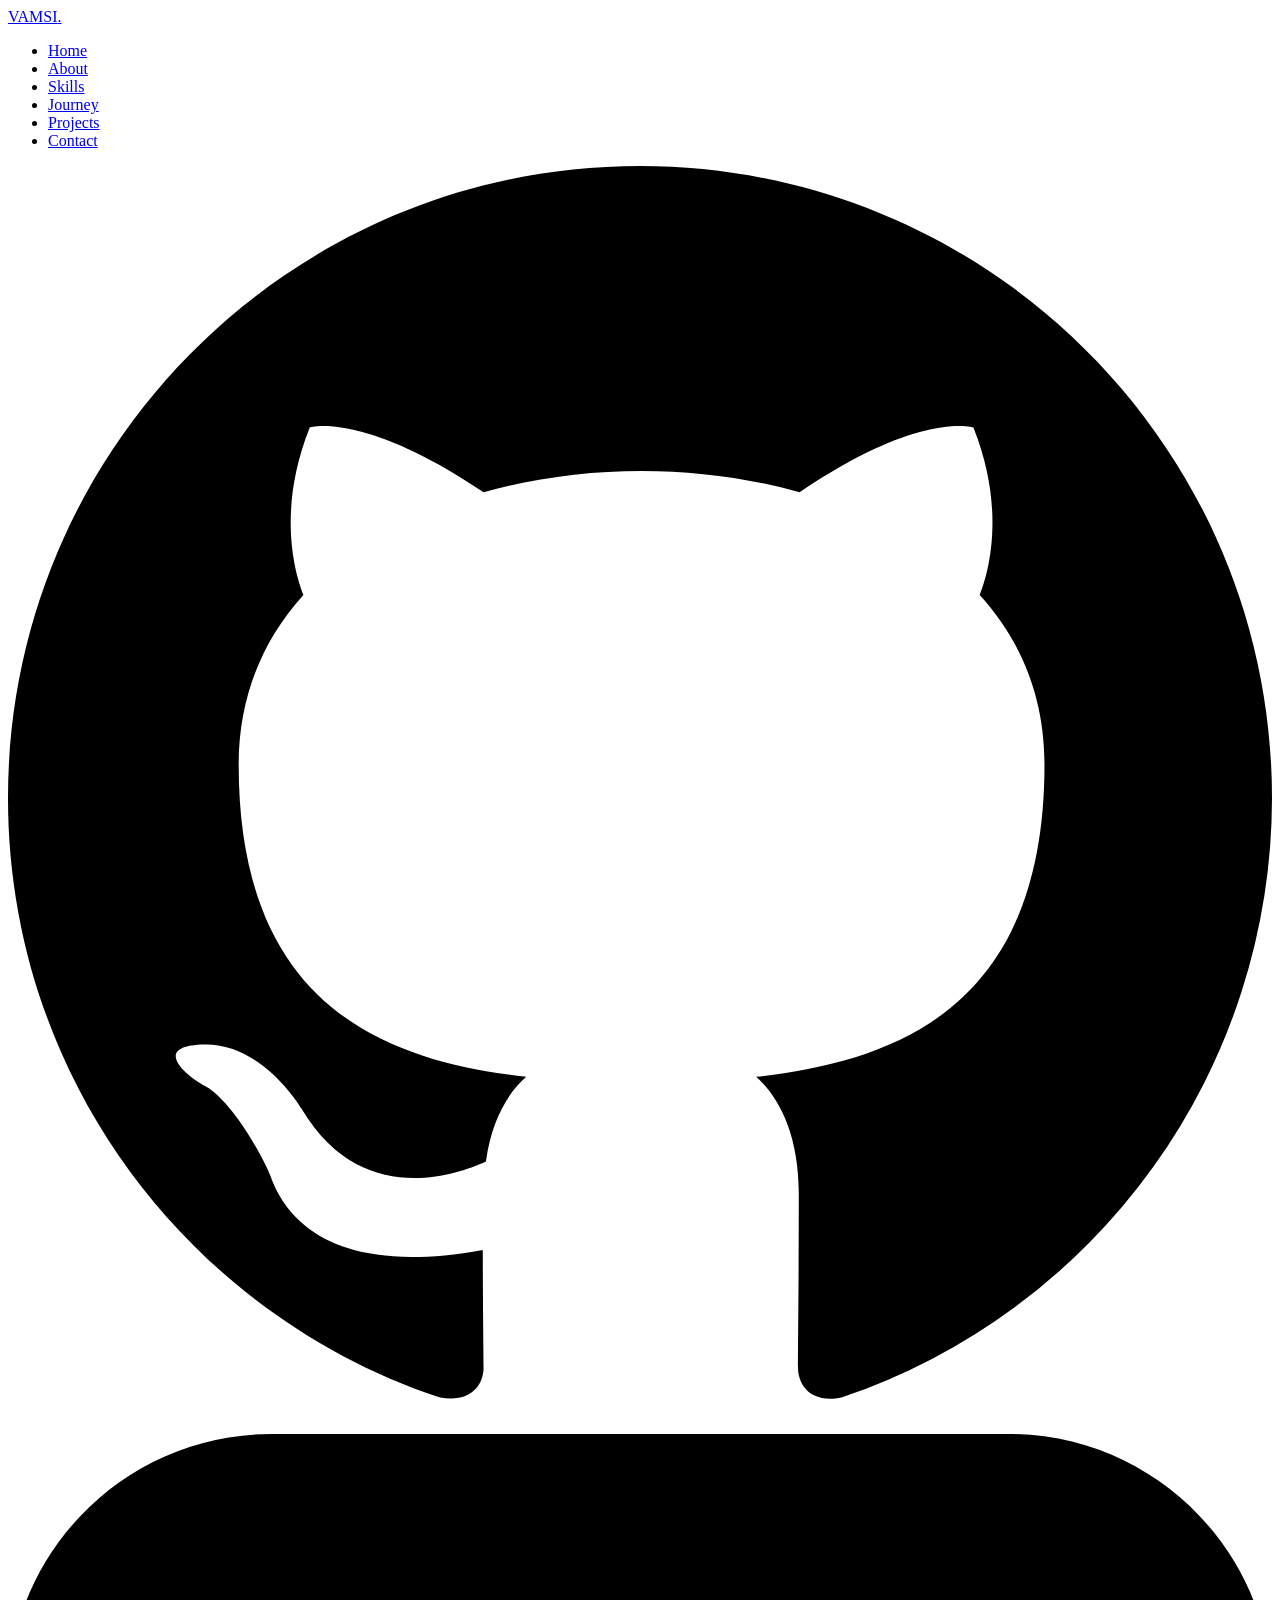
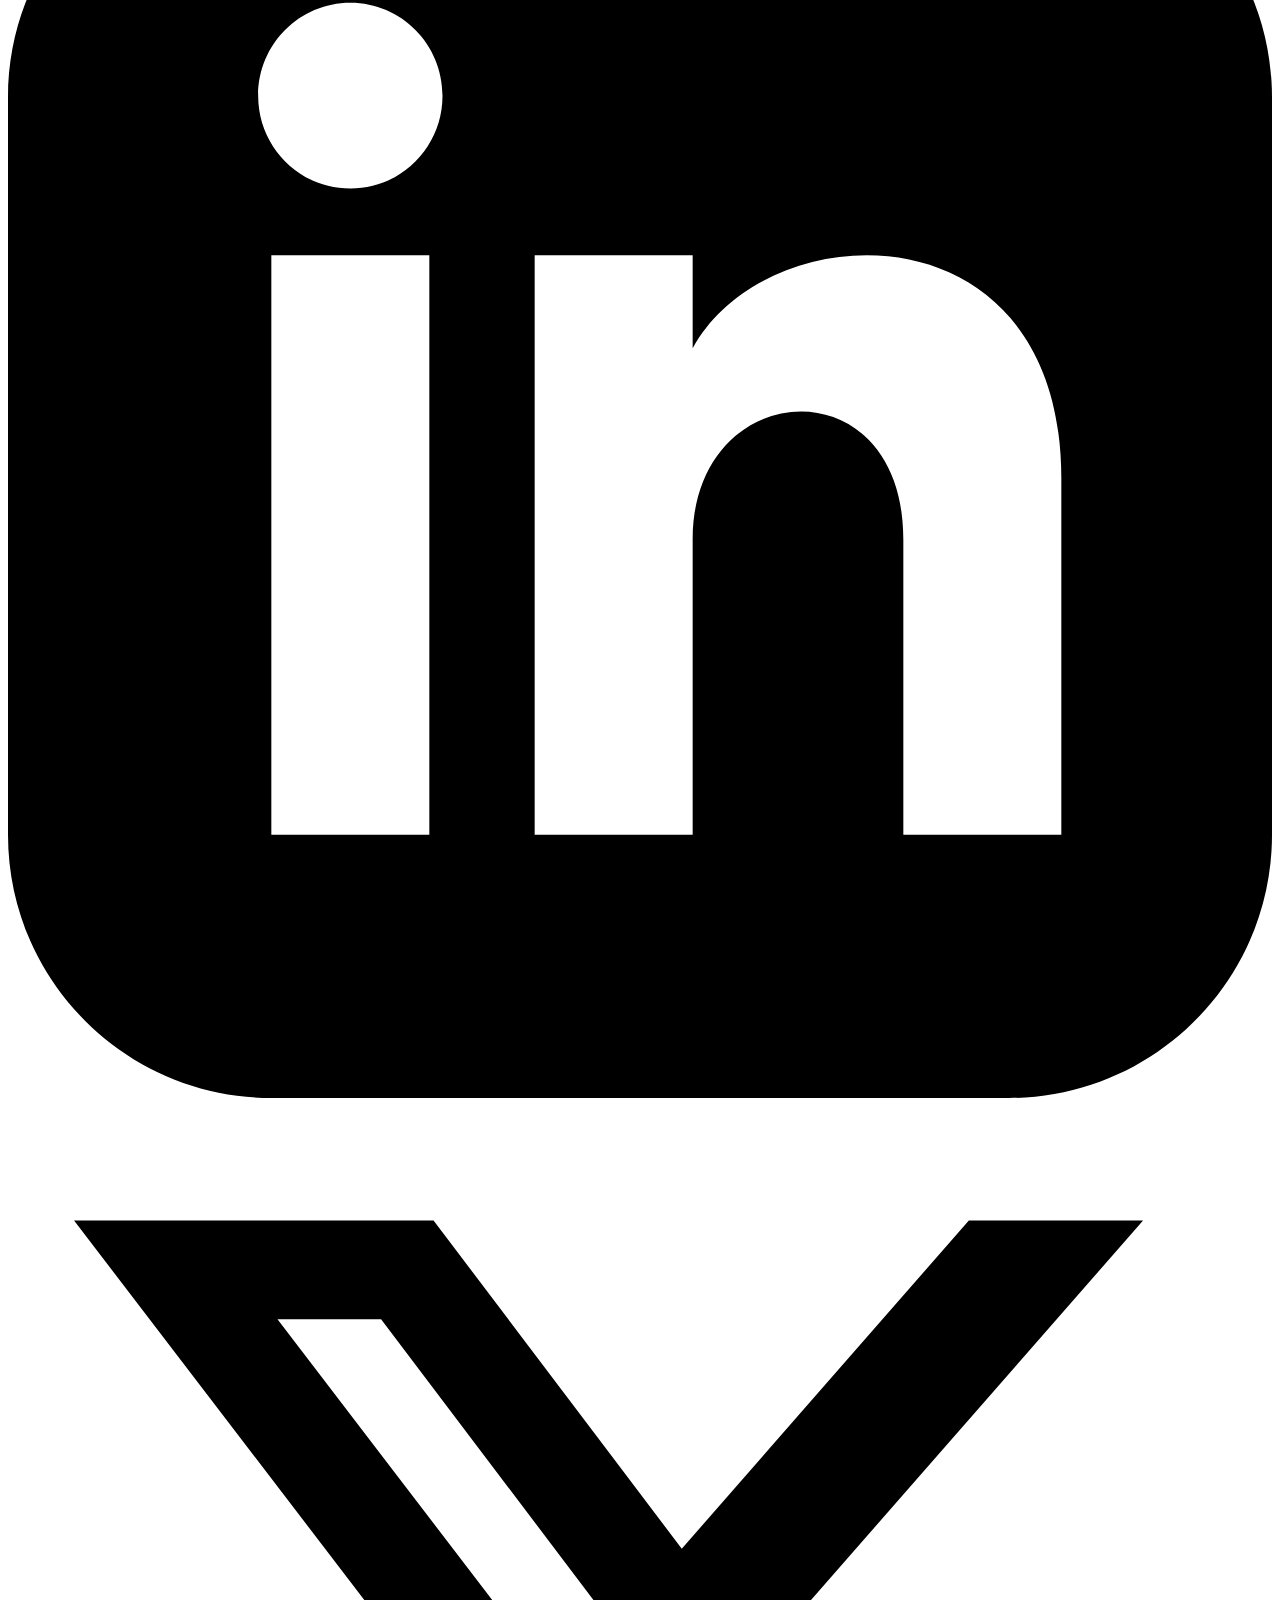
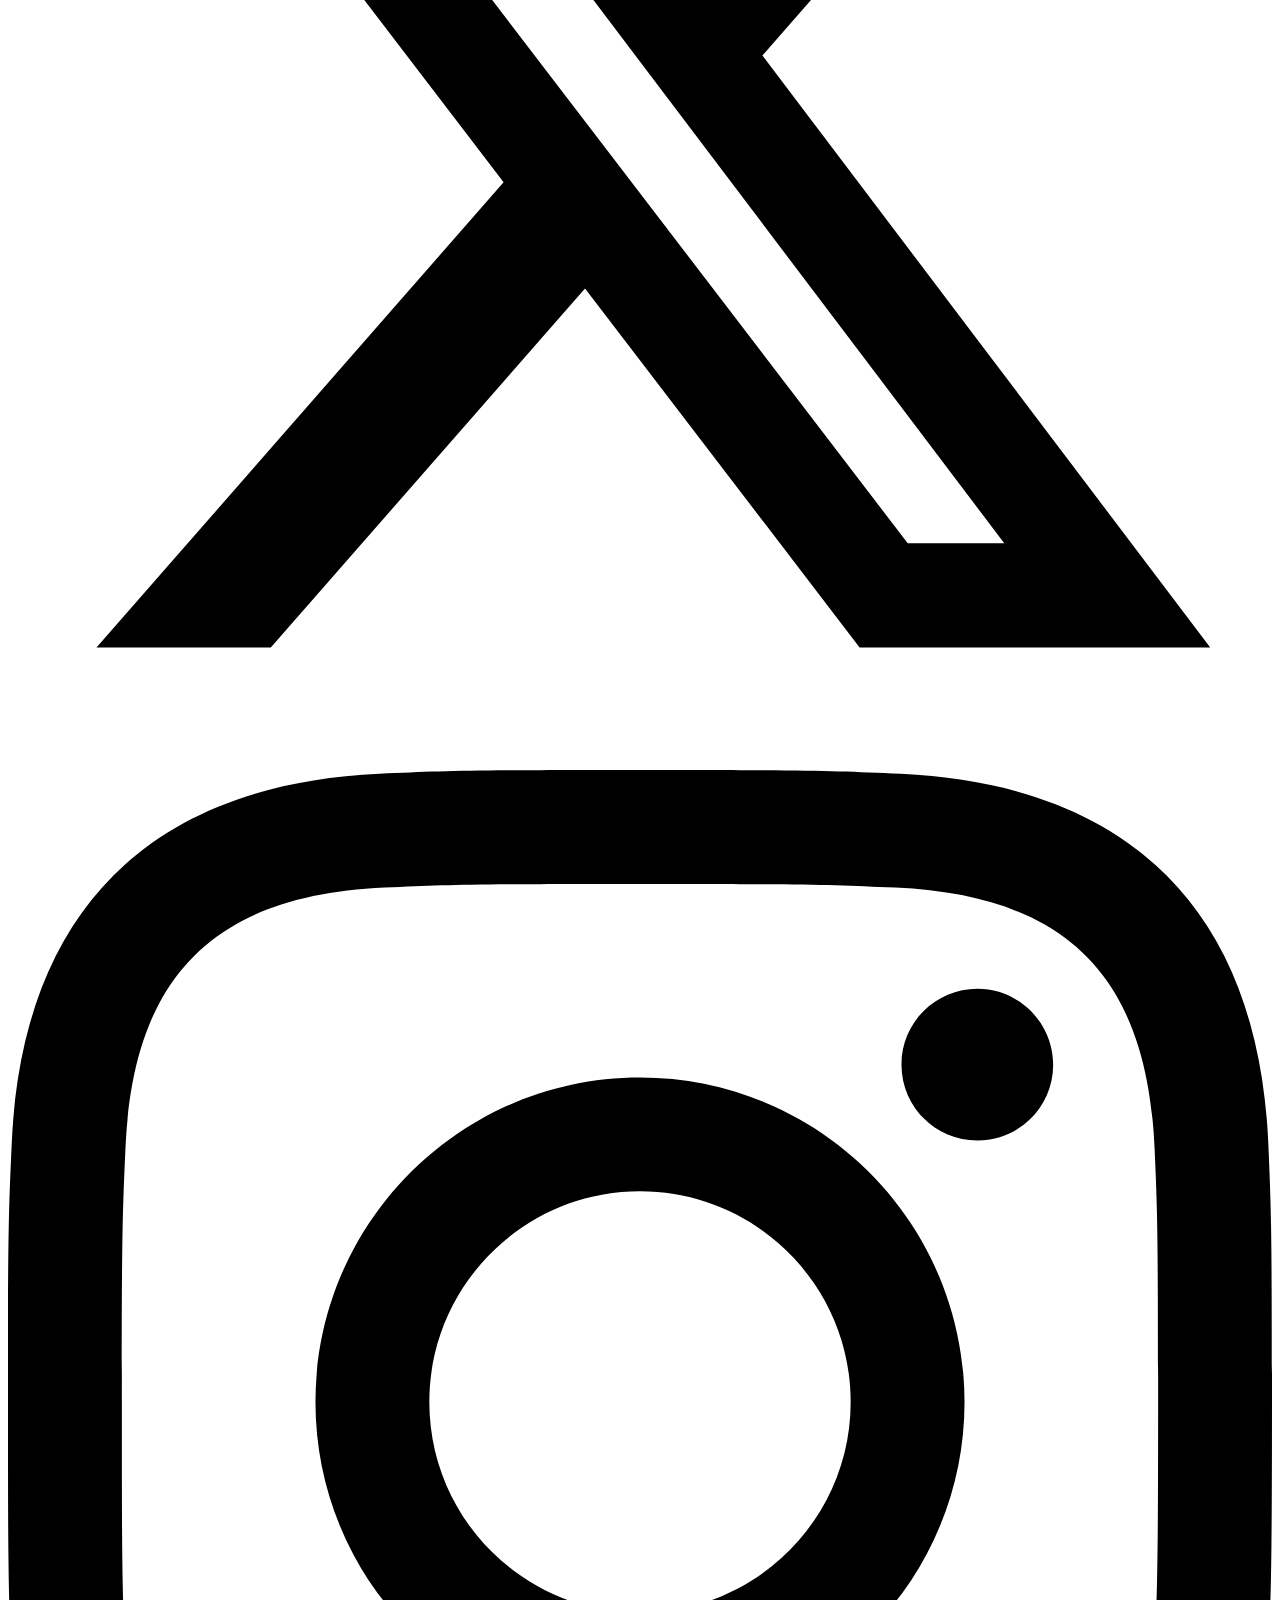
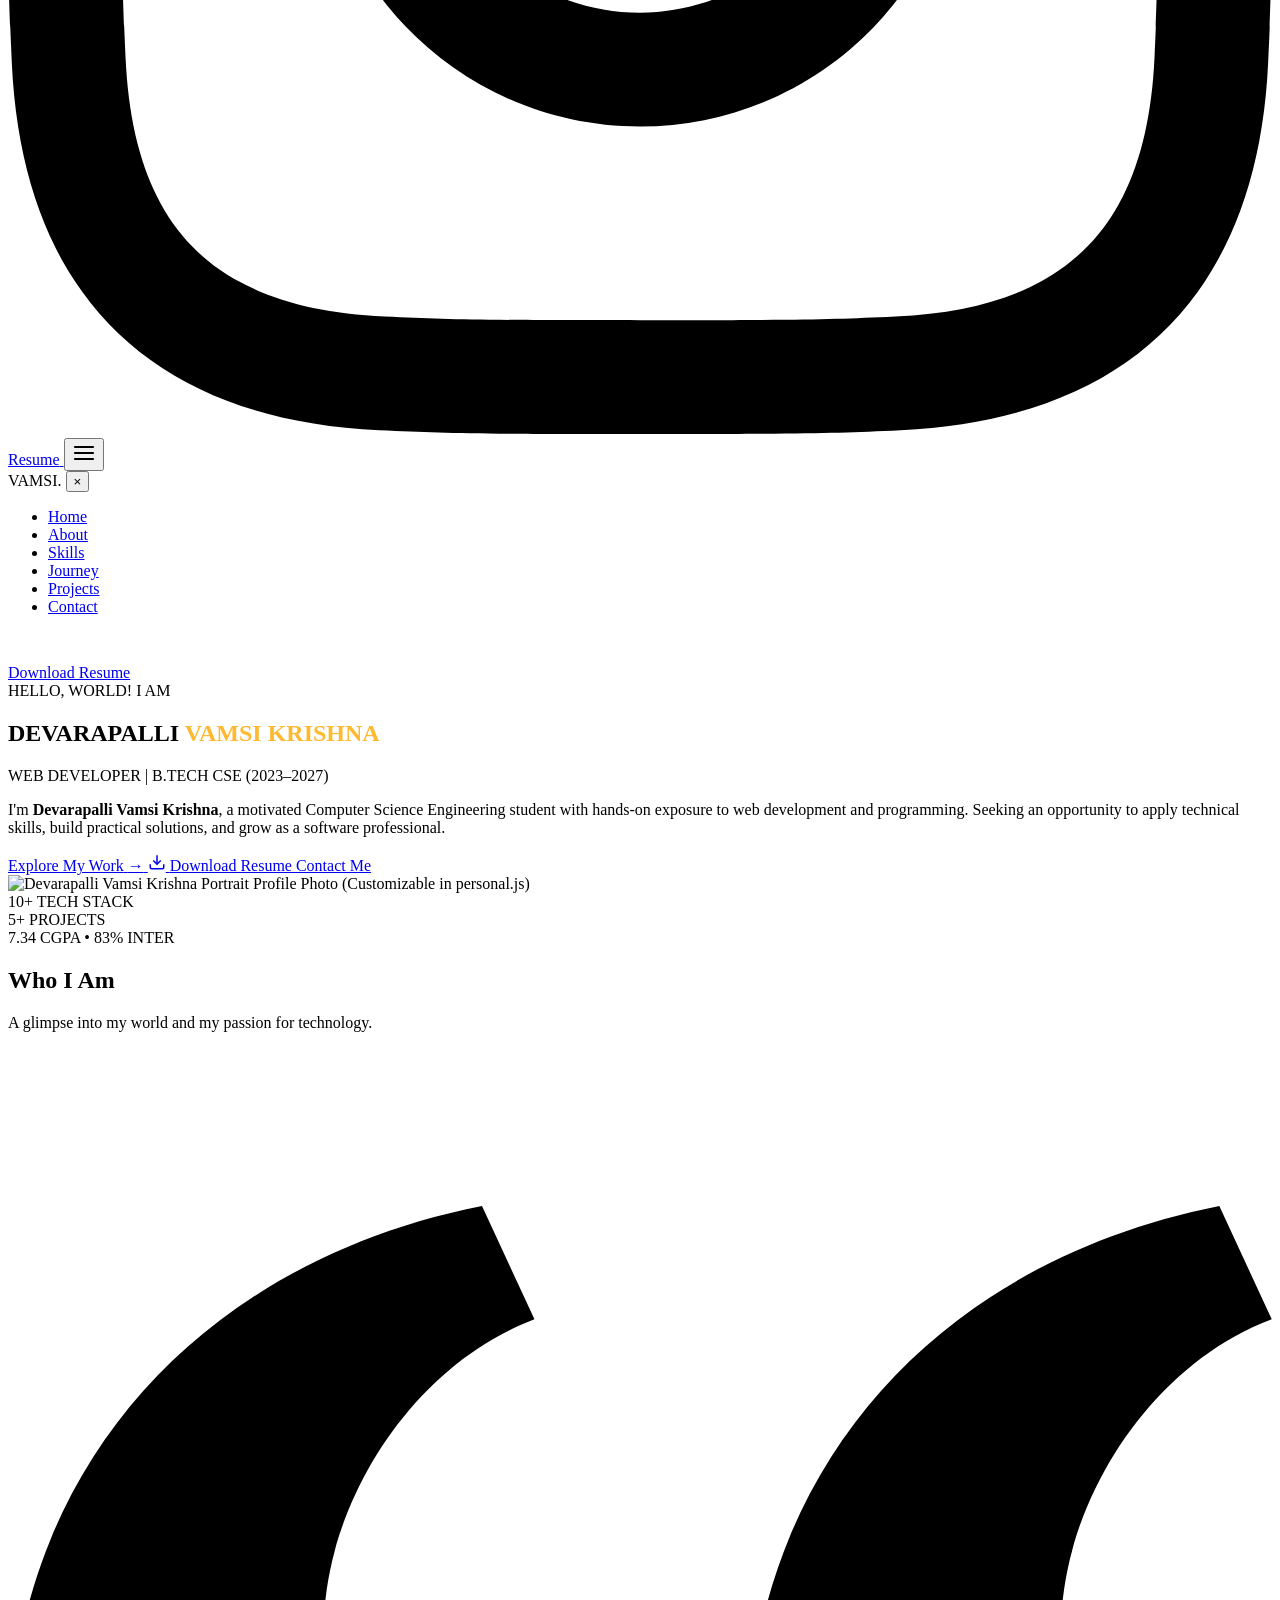
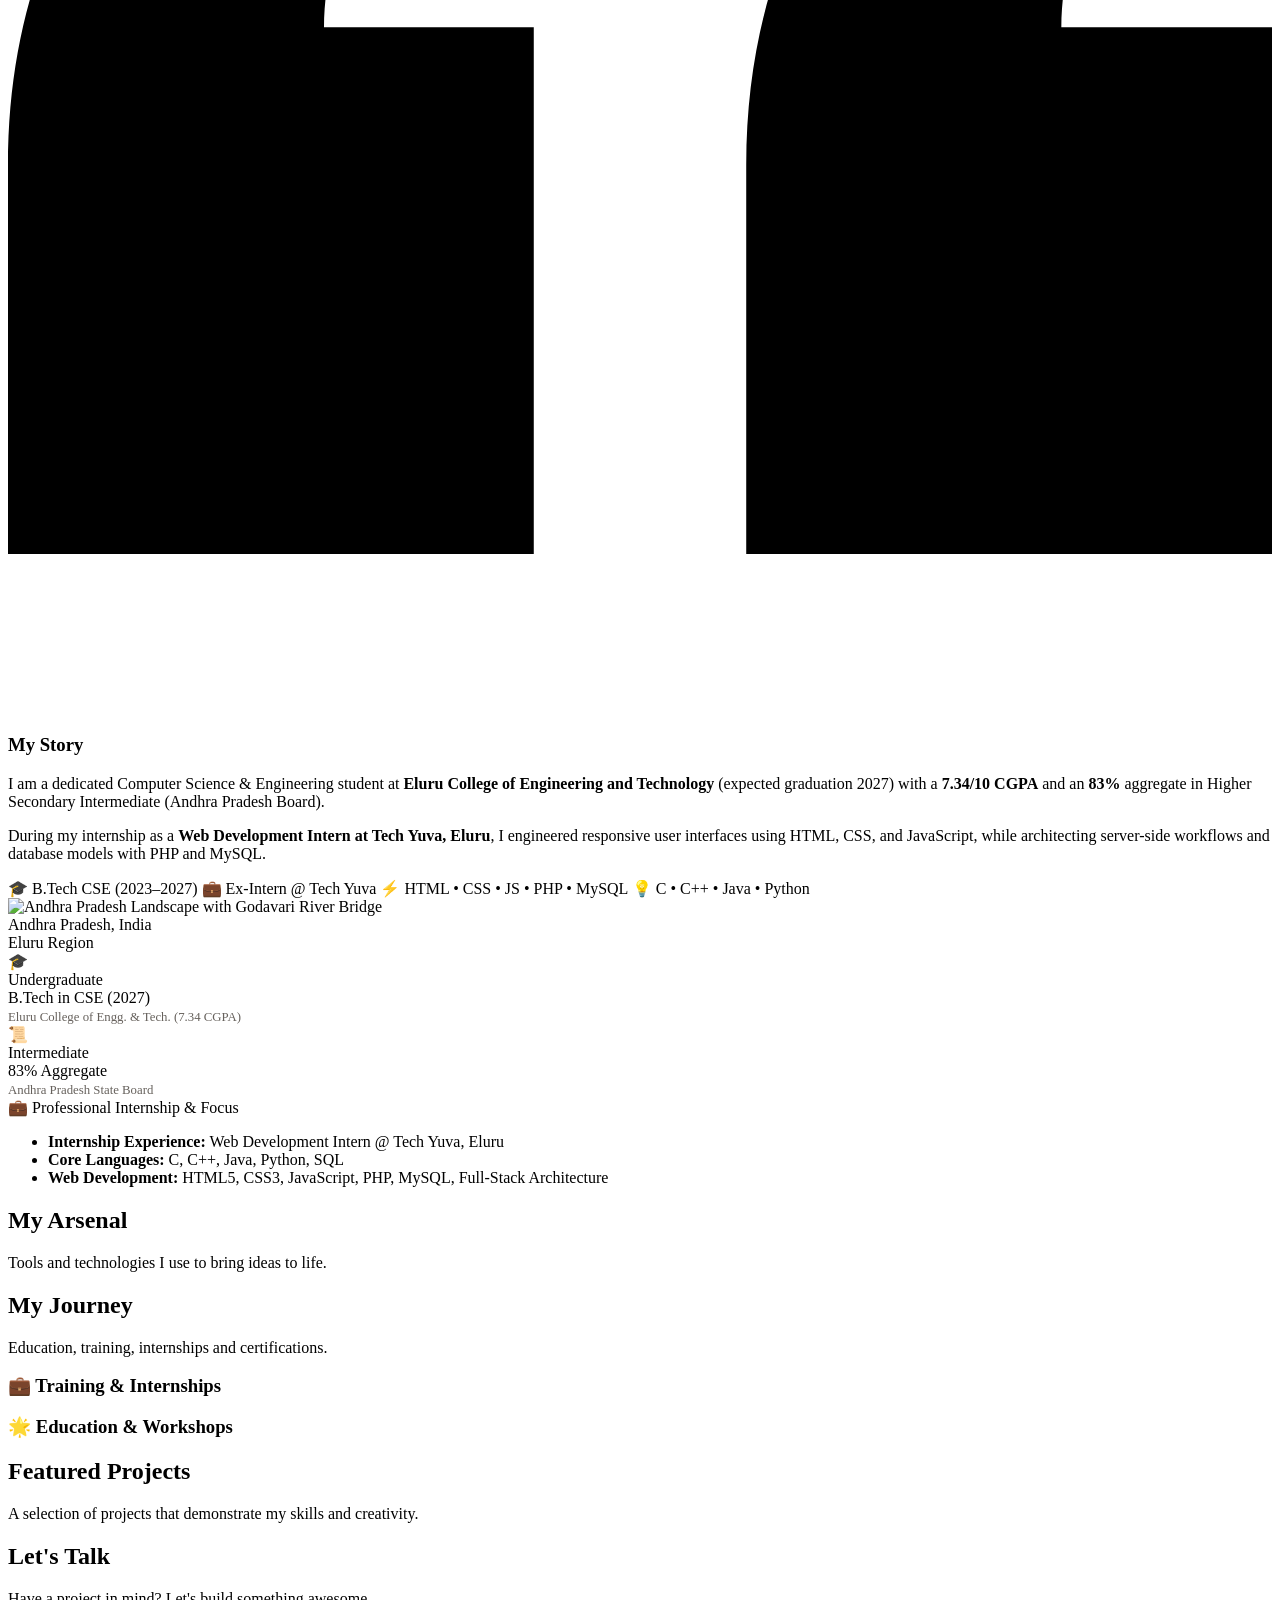
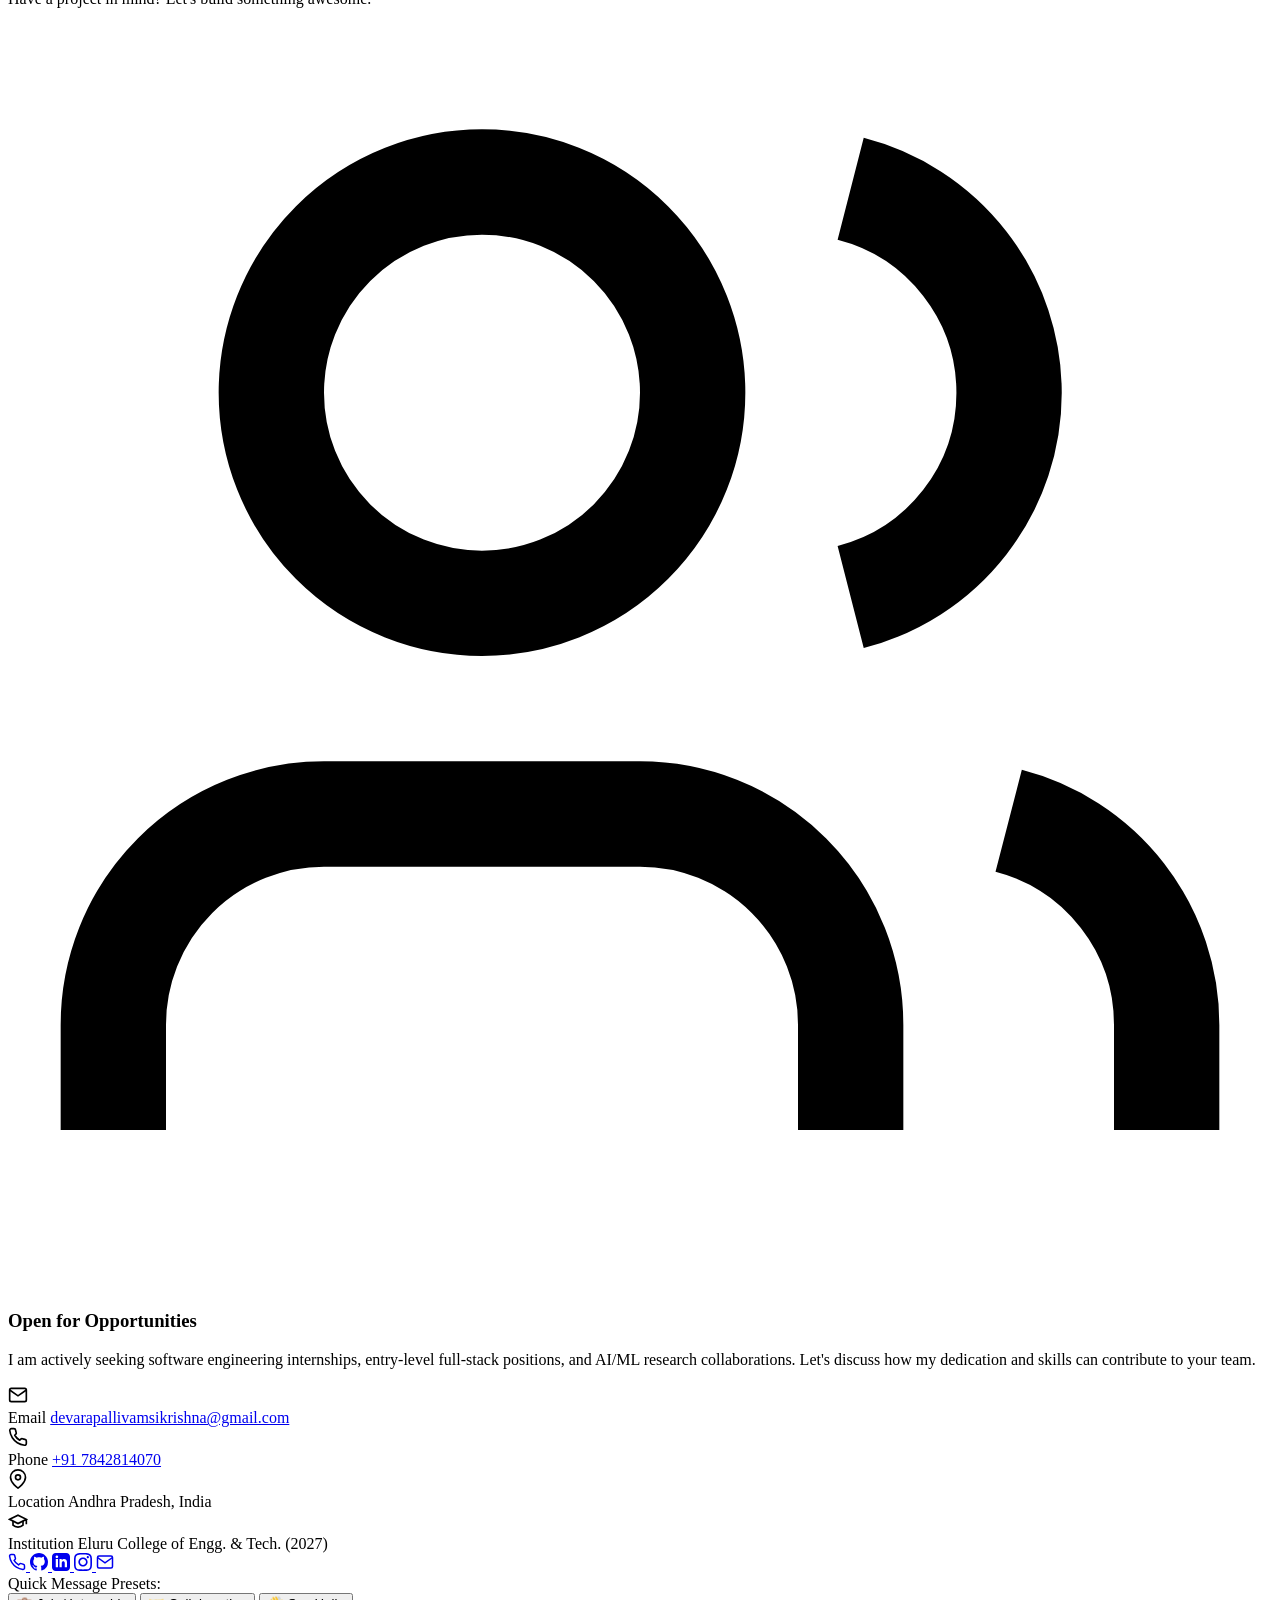
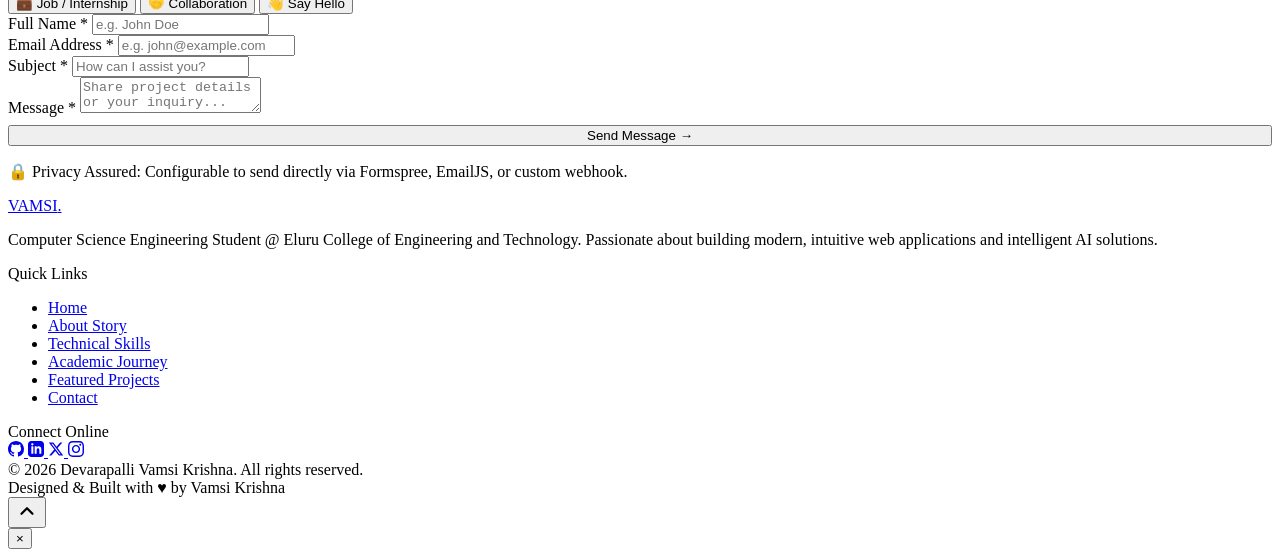
==== index.html @ ac98e6e3 "Add files via upload" ====
<!DOCTYPE html>
<html lang="en">
<head>
  <meta charset="UTF-8">
  <meta name="viewport" content="width=device-width, initial-scale=1.0">
  <meta http-equiv="X-UA-Compatible" content="ie=edge">
  
  <!-- SEO Primary Meta Tags -->
  <title>Devarapalli Vamsi Krishna | Full-Stack Developer & AI/ML Enthusiast</title>
  <meta name="title" content="Devarapalli Vamsi Krishna | Full-Stack Developer & AI/ML Enthusiast">
  <meta name="description" content="Personal portfolio of Devarapalli Vamsi Krishna, B.Tech Computer Science Engineering student at Eluru College of Engineering and Technology. Aspiring Full-Stack Developer and AI/ML Enthusiast.">
  <meta name="keywords" content="Devarapalli Vamsi Krishna, Vamsi Krishna, Portfolio, Full-Stack Developer, AI/ML Enthusiast, B.Tech CSE, Eluru College of Engineering, Web Development, Machine Learning">
  <meta name="author" content="Devarapalli Vamsi Krishna">
  <meta name="theme-color" content="#FFF9F0">

  <!-- Open Graph / Facebook -->
  <meta property="og:type" content="website">
  <meta property="og:title" content="Devarapalli Vamsi Krishna | Full-Stack Developer & AI/ML Enthusiast">
  <meta property="og:description" content="Explore projects, technical skills, and academic journey of Devarapalli Vamsi Krishna.">
  <meta property="og:image" content="assets/images/avatar.jpg">

  <!-- Favicon -->
  <link rel="icon" type="image/svg+xml" href="assets/images/favicon.svg">

  <!-- Stylesheet -->
  <link rel="stylesheet" href="css/style.css">
</head>
<body>

  <!-- Custom Animated Cursor Elements -->
  <div class="custom-cursor-dot" id="cursorDot" aria-hidden="true"></div>
  <div class="custom-cursor-follower" id="cursorFollower" aria-hidden="true"></div>

  <!-- Scroll Progress Bar -->
  <div class="scroll-progress-container" aria-hidden="true">
    <div id="scrollProgressBar" class="scroll-progress-bar"></div>
  </div>

  <!-- Ambient Golden Glow Background Layer -->
  <div class="bg-ambient-layer" aria-hidden="true">
    <div class="glow-orb glow-top-left"></div>
    <div class="glow-orb glow-hero-right"></div>
    <div class="glow-orb glow-center-subtle"></div>
  </div>

  <!-- 3. Navigation Bar (Floating Glassmorphism Pill) -->
  <header class="header-wrapper">
    <nav class="navbar" id="navbar" aria-label="Main Navigation">
      <a href="#home" class="nav-brand" aria-label="Home">
        VAMSI<span class="dot-accent">.</span>
      </a>

      <ul class="nav-links">
        <li><a href="#home" class="nav-link active">Home</a></li>
        <li><a href="#about" class="nav-link">About</a></li>
        <li><a href="#skills" class="nav-link">Skills</a></li>
        <li><a href="#journey" class="nav-link">Journey</a></li>
        <li><a href="#projects" class="nav-link">Projects</a></li>
        <li><a href="#contact" class="nav-link">Contact</a></li>
      </ul>

      <div class="nav-socials">
        <!-- GitHub -->
        <a href="https://github.com/vamsikrishna-dev" target="_blank" rel="noopener noreferrer" class="nav-social-btn" aria-label="GitHub Profile">
          <svg viewBox="0 0 24 24"><path d="M12 0C5.37 0 0 5.37 0 12c0 5.31 3.435 9.795 8.205 11.385.6.105.825-.255.825-.57 0-.285-.015-1.23-.015-2.235-3.015.555-3.795-.735-4.035-1.41-.135-.345-.72-1.41-1.23-1.695-.42-.225-1.02-.78-.015-.795.945-.015 1.62.87 1.845 1.23 1.08 1.815 2.805 1.305 3.495.99.105-.78.42-1.305.765-1.605-2.67-.3-5.46-1.335-5.46-5.925 0-1.305.465-2.385 1.23-3.225-.12-.3-.54-1.53.12-3.18 0 0 1.005-.315 3.3 1.23.96-.27 1.98-.405 3-.405s2.04.135 3 .405c2.295-1.56 3.3-1.23 3.3-1.23.66 1.65.24 2.88.12 3.18.765.84 1.23 1.905 1.23 3.225 0 4.605-2.805 5.625-5.475 5.925.435.375.81 1.095.81 2.22 0 1.605-.015 2.895-.015 3.3 0 .315.225.69.825.57A12.02 12.02 0 0024 12c0-6.63-5.37-12-12-12z"/></svg>
        </a>
        <!-- LinkedIn -->
        <a href="https://linkedin.com/in/vamsikrishna-cse" target="_blank" rel="noopener noreferrer" class="nav-social-btn" aria-label="LinkedIn Profile">
          <svg viewBox="0 0 24 24"><path d="M19 0h-14c-2.761 0-5 2.239-5 5v14c0 2.761 2.239 5 5 5h14c2.762 0 5-2.239 5-5v-14c0-2.761-2.238-5-5-5zm-11 19h-3v-11h3v11zm-1.5-12.268c-.966 0-1.75-.79-1.75-1.764s.784-1.764 1.75-1.764 1.75.79 1.75 1.764-.783 1.764-1.75 1.764zm13.5 12.268h-3v-5.604c0-3.368-4-3.113-4 0v5.604h-3v-11h3v1.765c1.396-2.586 7-2.777 7 2.476v6.759z"/></svg>
        </a>
        <!-- X / Twitter -->
        <a href="https://x.com/vamsikrishna" target="_blank" rel="noopener noreferrer" class="nav-social-btn" aria-label="X Profile">
          <svg viewBox="0 0 24 24"><path d="M18.244 2.25h3.308l-7.227 8.26 8.502 11.24H16.17l-5.214-6.817L4.99 21.75H1.68l7.73-8.835L1.254 2.25H8.08l4.713 6.231zm-1.161 17.52h1.833L7.084 4.126H5.117z"/></svg>
        </a>
        <!-- Instagram -->
        <a href="https://instagram.com/vamsi_krishna" target="_blank" rel="noopener noreferrer" class="nav-social-btn" aria-label="Instagram Profile">
          <svg viewBox="0 0 24 24"><path d="M12 2.163c3.204 0 3.584.012 4.85.07 3.252.148 4.771 1.691 4.919 4.919.058 1.265.069 1.645.069 4.849 0 3.205-.012 3.584-.069 4.849-.149 3.225-1.664 4.771-4.919 4.919-1.266.058-1.644.07-4.85.07-3.204 0-3.584-.012-4.849-.07-3.26-.149-4.771-1.699-4.919-4.92-.058-1.265-.07-1.644-.07-4.849 0-3.204.013-3.583.07-4.849.149-3.227 1.664-4.771 4.919-4.919 1.266-.057 1.645-.069 4.849-.069zm0-2.163c-3.259 0-3.667.014-4.947.072-4.358.2-6.78 2.618-6.98 6.98-.059 1.281-.073 1.689-.073 4.948 0 3.259.014 3.668.072 4.948.2 4.358 2.618 6.78 6.98 6.98 1.281.058 1.689.072 4.948.072 3.259 0 3.668-.014 4.948-.072 4.354-.2 6.782-2.618 6.979-6.98.059-1.28.073-1.689.073-4.948 0-3.259-.014-3.667-.072-4.947-.196-4.354-2.617-6.78-6.979-6.98-1.281-.059-1.69-.073-4.949-.073zm0 5.838c-3.403 0-6.162 2.759-6.162 6.162s2.759 6.163 6.162 6.163 6.162-2.759 6.162-6.163c0-3.403-2.759-6.162-6.162-6.162zm0 10.162c-2.209 0-4-1.79-4-4 0-2.209 1.791-4 4-4s4 1.791 4 4c0 2.21-1.791 4-4 4zm6.406-11.845c-.796 0-1.441.645-1.441 1.44s.645 1.44 1.441 1.44c.795 0 1.439-.645 1.439-1.44s-.644-1.44-1.439-1.44z"/></svg>
        </a>
      </div>

      <!-- Resume Button -->
      <a href="assets/resume.pdf" download="Vamsi_Krishna_Resume.pdf" class="nav-resume-btn" id="navResumeBtn">
        <span>Resume</span>
      </a>

      <!-- Mobile Hamburger Button -->
      <button type="button" class="mobile-toggle-btn" id="mobileToggleBtn" aria-label="Open Navigation Menu">
        <svg width="24" height="24" viewBox="0 0 24 24" fill="none" stroke="currentColor" stroke-width="2.2" stroke-linecap="round" stroke-linejoin="round">
          <line x1="3" y1="12" x2="21" y2="12"></line>
          <line x1="3" y1="6" x2="21" y2="6"></line>
          <line x1="3" y1="18" x2="21" y2="18"></line>
        </svg>
      </button>
    </nav>
  </header>

  <!-- Mobile Drawer Overlay & Sliding Menu -->
  <div class="mobile-drawer-overlay" id="mobileDrawerOverlay"></div>
  <aside class="mobile-drawer" id="mobileDrawer" aria-label="Mobile Navigation">
    <div class="mobile-drawer-header">
      <span class="nav-brand">VAMSI<span class="dot-accent">.</span></span>
      <button type="button" class="modal-close-btn" id="closeDrawerBtn" aria-label="Close menu">&times;</button>
    </div>
    <ul class="mobile-nav-links">
      <li><a href="#home" class="mobile-nav-link">Home</a></li>
      <li><a href="#about" class="mobile-nav-link">About</a></li>
      <li><a href="#skills" class="mobile-nav-link">Skills</a></li>
      <li><a href="#journey" class="mobile-nav-link">Journey</a></li>
      <li><a href="#projects" class="mobile-nav-link">Projects</a></li>
      <li><a href="#contact" class="mobile-nav-link">Contact</a></li>
    </ul>
    <div style="margin-top: auto; padding-top: 2rem;">
      <a href="assets/resume.pdf" download="Vamsi_Krishna_Resume.pdf" class="btn btn-primary" style="width: 100%;">
        <span>Download Resume</span>
      </a>
    </div>
  </aside>

  <main>
    <!-- 4. Hero Section — Home -->
    <section class="hero-section" id="home">
      <div class="container">
        <div class="hero-grid">
          
          <!-- Left Hero Column -->
          <div class="hero-content">
            <span class="hero-badge-intro">HELLO, WORLD! I AM</span>
            
            <h1 class="hero-heading">
              <span class="hero-name-line1">DEVARAPALLI</span>
              <span class="hero-name-line2 accent-gold" style="color: #FFB92E;">VAMSI KRISHNA</span>
            </h1>

            <div class="hero-role-pill">
              WEB DEVELOPER | B.TECH CSE (2023–2027)
            </div>

            <p class="hero-description">
              I'm <strong>Devarapalli Vamsi Krishna</strong>, a motivated Computer Science Engineering student with hands-on exposure to web development and programming. Seeking an opportunity to apply technical skills, build practical solutions, and grow as a software professional.
            </p>

            <div class="hero-actions">
              <a href="#projects" class="btn btn-primary" id="heroExploreBtn">
                <span>Explore My Work</span>
                <span class="btn-arrow-dot">→</span>
              </a>
              <a href="assets/resume.pdf" download="Vamsi_Krishna_Resume.pdf" class="btn btn-secondary" id="heroResumeBtn">
                <svg width="18" height="18" viewBox="0 0 24 24" fill="none" stroke="currentColor" stroke-width="2"><path d="M21 15v4a2 2 0 0 1-2 2H5a2 2 0 0 1-2-2v-4"/><polyline points="7 10 12 15 17 10"/><line x1="12" y1="15" x2="12" y2="3"/></svg>
                <span>Download Resume</span>
              </a>
              <a href="#contact" class="btn btn-ghost">
                <span>Contact Me</span>
              </a>
            </div>

            <!-- Decorative Floating Dot -->
            <div class="deco-target-dot hero-deco-dot" aria-hidden="true"></div>
          </div>

          <!-- Right Hero Column (Portrait & Layered Frames) -->
          <div class="hero-visual">
            <div class="portrait-wrapper">
              
              <!-- Layered tilted cards behind portrait matching reference -->
              <div class="portrait-layer-backdrop" aria-hidden="true"></div>
              <div class="portrait-layer-backdrop-2" aria-hidden="true"></div>

              <!-- Main Portrait Frame -->
              <div class="portrait-card">
                <img src="assets/images/avatar.jpg" alt="Devarapalli Vamsi Krishna Portrait" id="profilePortraitImg">
                <span class="photo-replace-hint">Profile Photo (Customizable in personal.js)</span>
              </div>

              <!-- Floating Stat Card 1: 10+ Tech Stack -->
              <div class="floating-stat-badge stat-badge-top-left">
                <span class="stat-number">10+</span>
                <span class="stat-label">TECH STACK</span>
              </div>

              <!-- Floating Stat Card 2: 5+ Projects -->
              <div class="floating-stat-badge stat-badge-bottom-right">
                <span class="stat-number">5+</span>
                <span class="stat-label">PROJECTS</span>
              </div>

              <!-- Floating Stat Card 3: 7.34 CGPA -->
              <div class="floating-stat-badge stat-badge-top-right">
                <span class="stat-number">7.34</span>
                <span class="stat-label">CGPA • 83% INTER</span>
              </div>

            </div>
          </div>

        </div>
      </div>
    </section>

    <!-- 5. About Section — Who I Am -->
    <section class="about-section" id="about">
      <div class="container">
        
        <div class="section-header">
          <div class="section-header-row">
            <div>
              <h2 class="section-title">Who I <span class="accent-gold">Am</span></h2>
              <p class="section-subtitle">A glimpse into my world and my passion for technology.</p>
            </div>
            <div class="deco-target-dot" aria-hidden="true"></div>
          </div>
        </div>

        <div class="about-grid">
          
          <!-- Left Card: My Story -->
          <div class="card-glass">
            <div class="story-quote-icon" aria-hidden="true">
              <svg viewBox="0 0 24 24"><path d="M14.017 21v-7.391c0-5.704 3.731-9.57 8.983-10.609l.995 2.151c-2.432.917-3.995 3.638-3.995 5.849h4v10h-9.983zm-14.017 0v-7.391c0-5.704 3.748-9.57 9-10.609l.996 2.151c-2.433.917-3.996 3.638-3.996 5.849h3.983v10h-9.983z"/></svg>
            </div>
            <h3 class="story-heading">My Story</h3>
            <p class="story-text">
              I am a dedicated Computer Science & Engineering student at <strong>Eluru College of Engineering and Technology</strong> (expected graduation 2027) with a <strong>7.34/10 CGPA</strong> and an <strong>83%</strong> aggregate in Higher Secondary Intermediate (Andhra Pradesh Board).
            </p>
            <p class="story-text">
              During my internship as a <strong>Web Development Intern at Tech Yuva, Eluru</strong>, I engineered responsive user interfaces using HTML, CSS, and JavaScript, while architecting server-side workflows and database models with PHP and MySQL.
            </p>
            <div class="story-tags">
              <span class="pill-tag">🎓 B.Tech CSE (2023–2027)</span>
              <span class="pill-tag">💼 Ex-Intern @ Tech Yuva</span>
              <span class="pill-tag">⚡ HTML • CSS • JS • PHP • MySQL</span>
              <span class="pill-tag">💡 C • C++ • Java • Python</span>
            </div>
          </div>

          <!-- Right Card: Location & Info Cards -->
          <div class="about-side-stack">
            
            <!-- Location Card -->
            <div class="location-card">
              <img src="assets/images/location_andhra.jpg" alt="Andhra Pradesh Landscape with Godavari River Bridge" loading="lazy">
              <div class="location-badge-glass">
                <span class="loc-indicator"></span>
                <div class="loc-title">Andhra Pradesh, India</div>
                <div class="loc-state">Eluru Region</div>
              </div>
            </div>

            <!-- Quick Information & Currently Learning Grid -->
            <div class="about-facts-grid">
              
              <div class="fact-card">
                <div class="fact-icon">🎓</div>
                <div class="fact-label">Undergraduate</div>
                <div class="fact-value">B.Tech in CSE (2027)</div>
                <div style="font-size: 0.8rem; color: #66615C; margin-top: 3px;">Eluru College of Engg. & Tech. (7.34 CGPA)</div>
              </div>

              <div class="fact-card">
                <div class="fact-icon">📜</div>
                <div class="fact-label">Intermediate</div>
                <div class="fact-value">83% Aggregate</div>
                <div style="font-size: 0.8rem; color: #66615C; margin-top: 3px;">Andhra Pradesh State Board</div>
              </div>

              <div class="learning-card">
                <div class="fact-label" style="color: var(--accent-gold-dark);">💼 Professional Internship & Focus</div>
                <ul class="learning-list">
                  <li><strong>Internship Experience:</strong> Web Development Intern @ Tech Yuva, Eluru</li>
                  <li><strong>Core Languages:</strong> C, C++, Java, Python, SQL</li>
                  <li><strong>Web Development:</strong> HTML5, CSS3, JavaScript, PHP, MySQL, Full-Stack Architecture</li>
                </ul>
              </div>

            </div>

          </div>

        </div>

      </div>
    </section>

    <!-- 6. Skills Section — My Arsenal -->
    <section class="skills-section" id="skills">
      <div class="container">
        
        <div class="section-header">
          <div class="section-header-row">
            <div>
              <h2 class="section-title">My <span class="accent-gold">Arsenal</span></h2>
              <p class="section-subtitle">Tools and technologies I use to bring ideas to life.</p>
            </div>
            <div class="deco-target-dot" aria-hidden="true"></div>
          </div>
        </div>

        <!-- Category Filters -->
        <div class="filter-tabs-wrapper" id="skillsFilterTabs" role="tablist" aria-label="Skills Category Filters">
          <!-- Populated dynamically via JS -->
        </div>

        <!-- Skills Grid -->
        <div class="skills-grid" id="skillsGrid" aria-live="polite">
          <!-- Populated dynamically via JS -->
        </div>

      </div>
    </section>

    <!-- 7. Journey Section — Training, Education & Experience -->
    <section class="journey-section" id="journey">
      <div class="container">
        
        <div class="section-header">
          <div class="section-header-row">
            <div>
              <h2 class="section-title">My <span class="accent-gold">Journey</span></h2>
              <p class="section-subtitle">Education, training, internships and certifications.</p>
            </div>
            <div class="deco-target-dot" aria-hidden="true"></div>
          </div>
        </div>

        <div class="journey-grid">
          
          <!-- Column 1: Training & Internships -->
          <div>
            <h3 class="journey-column-title">
              <span class="j-icon">💼</span>
              <span>Training & Internships</span>
            </h3>
            <div class="journey-cards-list" id="trainingJourneyList">
              <!-- Populated dynamically via JS -->
            </div>
          </div>

          <!-- Column 2: Education & Workshops -->
          <div>
            <h3 class="journey-column-title">
              <span class="j-icon">🌟</span>
              <span>Education & Workshops</span>
            </h3>
            <div class="journey-cards-list" id="educationJourneyList">
              <!-- Populated dynamically via JS -->
            </div>
          </div>

        </div>

      </div>
    </section>

    <!-- 8. Projects Section — Featured Projects -->
    <section class="projects-section" id="projects">
      <div class="container">
        
        <div class="section-header">
          <div class="section-header-row">
            <div>
              <h2 class="section-title">Featured <span class="accent-gold">Projects</span></h2>
              <p class="section-subtitle">A selection of projects that demonstrate my skills and creativity.</p>
            </div>
            <div class="deco-target-dot" aria-hidden="true"></div>
          </div>
        </div>

        <!-- Project Category Filters -->
        <div class="filter-tabs-wrapper" id="projectsFilterTabs" role="tablist" aria-label="Projects Filters">
          <!-- Populated dynamically via JS -->
        </div>

        <!-- Projects Grid -->
        <div class="projects-grid" id="projectsGrid" aria-live="polite">
          <!-- Populated dynamically via JS -->
        </div>

      </div>
    </section>

    <!-- 9. Contact Section — Let's Talk -->
    <section class="contact-section" id="contact">
      <div class="container">
        
        <div class="section-header">
          <div class="section-header-row">
            <div>
              <h2 class="section-title">Let's <span class="accent-gold">Talk</span></h2>
              <p class="section-subtitle">Have a project in mind? Let's build something awesome.</p>
            </div>
            <div class="deco-target-dot" aria-hidden="true"></div>
          </div>
        </div>

        <div class="contact-grid">
          
          <!-- Left Card: Open for Opportunities -->
          <div class="card-glass contact-info-card">
            <div>
              <div class="collab-icon-badge" aria-hidden="true">
                <svg viewBox="0 0 24 24" fill="none" stroke="currentColor" stroke-width="2"><path d="M16 21v-2a4 4 0 0 0-4-4H6a4 4 0 0 0-4 4v2"/><circle cx="9" cy="7" r="4"/><path d="M22 21v-2a4 4 0 0 0-3-3.87"/><path d="M16 3.13a4 4 0 0 1 0 7.75"/></svg>
              </div>
              <h3 class="contact-headline">Open for Opportunities</h3>
              <p class="contact-blurb">
                I am actively seeking software engineering internships, entry-level full-stack positions, and AI/ML research collaborations. Let's discuss how my dedication and skills can contribute to your team.
              </p>

              <div class="contact-details-list">
                
                <div class="contact-item">
                  <div class="contact-item-icon" aria-hidden="true">
                    <svg width="20" height="20" viewBox="0 0 24 24" fill="none" stroke="currentColor" stroke-width="2"><path d="M4 4h16c1.1 0 2 .9 2 2v12c0 1.1-.9 2-2 2H4c-1.1 0-2-.9-2-2V6c0-1.1.9-2 2-2z"/><polyline points="22,6 12,13 2,6"/></svg>
                  </div>
                  <div class="contact-item-info">
                    <span class="contact-item-label">Email</span>
                    <a href="mailto:devarapallivamsikrishna@gmail.com" class="contact-item-value">devarapallivamsikrishna@gmail.com</a>
                  </div>
                </div>

                <div class="contact-item">
                  <div class="contact-item-icon" aria-hidden="true">
                    <svg width="20" height="20" viewBox="0 0 24 24" fill="none" stroke="currentColor" stroke-width="2" stroke-linecap="round" stroke-linejoin="round">
                      <path d="M22 16.92v3a2 2 0 0 1-2.18 2 19.79 19.79 0 0 1-8.63-3.07 19.5 19.5 0 0 1-6-6 19.79 19.79 0 0 1-3.07-8.67A2 2 0 0 1 4.11 2h3a2 2 0 0 1 2 1.72 12.84 12.84 0 0 0 .7 2.81 2 2 0 0 1-.45 2.11L8.09 9.91a16 16 0 0 0 6 6l1.27-1.27a2 2 0 0 1 2.11-.45 12.84 12.84 0 0 0 2.81.7A2 2 0 0 1 22 16.92z"></path>
                    </svg>
                  </div>
                  <div class="contact-item-info">
                    <span class="contact-item-label">Phone</span>
                    <a href="tel:+917842814070" class="contact-item-value">+91 7842814070</a>
                  </div>
                </div>

                <div class="contact-item">
                  <div class="contact-item-icon" aria-hidden="true">
                    <svg width="20" height="20" viewBox="0 0 24 24" fill="none" stroke="currentColor" stroke-width="2"><path d="M21 10c0 7-9 13-9 13s-9-6-9-13a9 9 0 0 1 18 0z"/><circle cx="12" cy="10" r="3"/></svg>
                  </div>
                  <div class="contact-item-info">
                    <span class="contact-item-label">Location</span>
                    <span class="contact-item-value">Andhra Pradesh, India</span>
                  </div>
                </div>

                <div class="contact-item">
                  <div class="contact-item-icon" aria-hidden="true">
                    <svg width="20" height="20" viewBox="0 0 24 24" fill="none" stroke="currentColor" stroke-width="2"><path d="M22 10v6M2 10l10-5 10 5-10 5z"/><path d="M6 12v5c3 3 9 3 12 0v-5"/></svg>
                  </div>
                  <div class="contact-item-info">
                    <span class="contact-item-label">Institution</span>
                    <span class="contact-item-value">Eluru College of Engg. & Tech. (2027)</span>
                  </div>
                </div>

              </div>
            </div>

            <!-- Social Links -->
            <div class="contact-socials-row">
              <a href="tel:+917842814070" class="contact-social-btn" aria-label="Call Phone">
                <svg width="18" height="18" viewBox="0 0 24 24" fill="none" stroke="currentColor" stroke-width="2" stroke-linecap="round" stroke-linejoin="round"><path d="M22 16.92v3a2 2 0 0 1-2.18 2 19.79 19.79 0 0 1-8.63-3.07 19.5 19.5 0 0 1-6-6 19.79 19.79 0 0 1-3.07-8.67A2 2 0 0 1 4.11 2h3a2 2 0 0 1 2 1.72 12.84 12.84 0 0 0 .7 2.81 2 2 0 0 1-.45 2.11L8.09 9.91a16 16 0 0 0 6 6l1.27-1.27a2 2 0 0 1 2.11-.45 12.84 12.84 0 0 0 2.81.7A2 2 0 0 1 22 16.92z"></path></svg>
              </a>
              <a href="https://github.com/vamsikrishna-dev" target="_blank" rel="noopener noreferrer" class="contact-social-btn" aria-label="GitHub">
                <svg width="18" height="18" viewBox="0 0 24 24" fill="currentColor"><path d="M12 0C5.37 0 0 5.37 0 12c0 5.31 3.435 9.795 8.205 11.385.6.105.825-.255.825-.57 0-.285-.015-1.23-.015-2.235-3.015.555-3.795-.735-4.035-1.41-.135-.345-.72-1.41-1.23-1.695-.42-.225-1.02-.78-.015-.795.945-.015 1.62.87 1.845 1.23 1.08 1.815 2.805 1.305 3.495.99.105-.78.42-1.305.765-1.605-2.67-.3-5.46-1.335-5.46-5.925 0-1.305.465-2.385 1.23-3.225-.12-.3-.54-1.53.12-3.18 0 0 1.005-.315 3.3 1.23.96-.27 1.98-.405 3-.405s2.04.135 3 .405c2.295-1.56 3.3-1.23 3.3-1.23.66 1.65.24 2.88.12 3.18.765.84 1.23 1.905 1.23 3.225 0 4.605-2.805 5.625-5.475 5.925.435.375.81 1.095.81 2.22 0 1.605-.015 2.895-.015 3.3 0 .315.225.69.825.57A12.02 12.02 0 0024 12c0-6.63-5.37-12-12-12z"/></svg>
              </a>
              <a href="https://linkedin.com/in/vamsikrishna-cse" target="_blank" rel="noopener noreferrer" class="contact-social-btn" aria-label="LinkedIn">
                <svg width="18" height="18" viewBox="0 0 24 24" fill="currentColor"><path d="M19 0h-14c-2.761 0-5 2.239-5 5v14c0 2.761 2.239 5 5 5h14c2.762 0 5-2.239 5-5v-14c0-2.761-2.238-5-5-5zm-11 19h-3v-11h3v11zm-1.5-12.268c-.966 0-1.75-.79-1.75-1.764s.784-1.764 1.75-1.764 1.75.79 1.75 1.764-.783 1.764-1.75 1.764zm13.5 12.268h-3v-5.604c0-3.368-4-3.113-4 0v5.604h-3v-11h3v1.765c1.396-2.586 7-2.777 7 2.476v6.759z"/></svg>
              </a>
              <a href="https://instagram.com/vamsi_krishna" target="_blank" rel="noopener noreferrer" class="contact-social-btn" aria-label="Instagram">
                <svg width="18" height="18" viewBox="0 0 24 24" fill="currentColor"><path d="M12 2.163c3.204 0 3.584.012 4.85.07 3.252.148 4.771 1.691 4.919 4.919.058 1.265.069 1.645.069 4.849 0 3.205-.012 3.584-.069 4.849-.149 3.225-1.664 4.771-4.919 4.919-1.266.058-1.644.07-4.85.07-3.204 0-3.584-.012-4.849-.07-3.26-.149-4.771-1.699-4.919-4.92-.058-1.265-.07-1.644-.07-4.849 0-3.204.013-3.583.07-4.849.149-3.227 1.664-4.771 4.919-4.919 1.266-.057 1.645-.069 4.849-.069zm0-2.163c-3.259 0-3.667.014-4.947.072-4.358.2-6.78 2.618-6.98 6.98-.059 1.281-.073 1.689-.073 4.948 0 3.259.014 3.668.072 4.948.2 4.358 2.618 6.78 6.98 6.98 1.281.058 1.689.072 4.948.072 3.259 0 3.668-.014 4.948-.072 4.354-.2 6.782-2.618 6.979-6.98.059-1.28.073-1.689.073-4.948 0-3.259-.014-3.667-.072-4.947-.196-4.354-2.617-6.78-6.979-6.98-1.281-.059-1.69-.073-4.949-.073zm0 5.838c-3.403 0-6.162 2.759-6.162 6.162s2.759 6.163 6.162 6.163 6.162-2.759 6.162-6.163c0-3.403-2.759-6.162-6.162-6.162zm0 10.162c-2.209 0-4-1.79-4-4 0-2.209 1.791-4 4-4s4 1.791 4 4c0 2.21-1.791 4-4 4zm6.406-11.845c-.796 0-1.441.645-1.441 1.44s.645 1.44 1.441 1.44c.795 0 1.439-.645 1.439-1.44s-.644-1.44-1.439-1.44z"/></svg>
              </a>
              <a href="mailto:devarapallivamsikrishna@gmail.com" class="contact-social-btn" aria-label="Send Email">
                <svg width="18" height="18" viewBox="0 0 24 24" fill="none" stroke="currentColor" stroke-width="2"><path d="M4 4h16c1.1 0 2 .9 2 2v12c0 1.1-.9 2-2 2H4c-1.1 0-2-.9-2-2V6c0-1.1.9-2 2-2z"/><polyline points="22,6 12,13 2,6"/></svg>
              </a>
            </div>
          </div>

          <!-- Right Card: Contact Form with Quick Templates -->
          <div class="card-glass form-card">
            
            <div class="quick-templates-wrap">
              <span class="quick-templates-label">Quick Message Presets:</span>
              <div class="quick-template-btns">
                <button type="button" class="template-pill-btn" data-template="job">💼 Job / Internship</button>
                <button type="button" class="template-pill-btn" data-template="collab">🤝 Collaboration</button>
                <button type="button" class="template-pill-btn" data-template="hello">👋 Say Hello</button>
              </div>
            </div>

            <div id="formFeedback" class="form-feedback" role="alert"></div>

            <form id="contactForm" class="contact-form" novalidate>
              
              <div class="form-group">
                <label for="formName" class="form-label">Full Name *</label>
                <input type="text" id="formName" name="name" class="form-input" placeholder="e.g. John Doe" required>
              </div>

              <div class="form-group">
                <label for="formEmail" class="form-label">Email Address *</label>
                <input type="email" id="formEmail" name="email" class="form-input" placeholder="e.g. john@example.com" required>
              </div>

              <div class="form-group">
                <label for="formSubject" class="form-label">Subject *</label>
                <input type="text" id="formSubject" name="subject" class="form-input" placeholder="How can I assist you?" required>
              </div>

              <div class="form-group">
                <label for="formMessage" class="form-label">Message *</label>
                <textarea id="formMessage" name="message" class="form-textarea" placeholder="Share project details or your inquiry..." required></textarea>
              </div>

              <button type="submit" class="btn btn-primary" id="formSubmitBtn" style="width: 100%; margin-top: 0.5rem;">
                <span>Send Message</span>
                <span class="btn-arrow-dot">→</span>
              </button>

              <p class="form-footer-tip">
                🔒 Privacy Assured: Configurable to send directly via Formspree, EmailJS, or custom webhook.
              </p>
            </form>

          </div>

        </div>

      </div>
    </section>
  </main>

  <!-- 10. Footer -->
  <footer class="site-footer">
    <div class="container">
      
      <div class="footer-top">
        <div class="footer-brand-col">
          <a href="#home" class="footer-brand">VAMSI<span class="dot-accent">.</span></a>
          <p class="footer-tagline">
            Computer Science Engineering Student @ Eluru College of Engineering and Technology. Passionate about building modern, intuitive web applications and intelligent AI solutions.
          </p>
        </div>

        <div class="footer-nav-col">
          <div class="footer-heading">Quick Links</div>
          <ul class="footer-links">
            <li><a href="#home" class="footer-link">Home</a></li>
            <li><a href="#about" class="footer-link">About Story</a></li>
            <li><a href="#skills" class="footer-link">Technical Skills</a></li>
            <li><a href="#journey" class="footer-link">Academic Journey</a></li>
            <li><a href="#projects" class="footer-link">Featured Projects</a></li>
            <li><a href="#contact" class="footer-link">Contact</a></li>
          </ul>
        </div>

        <div class="footer-nav-col">
          <div class="footer-heading">Connect Online</div>
          <div class="footer-socials">
            <a href="https://github.com/vamsikrishna-dev" target="_blank" rel="noopener noreferrer" class="footer-social-btn" aria-label="GitHub">
              <svg width="16" height="16" viewBox="0 0 24 24" fill="currentColor"><path d="M12 0C5.37 0 0 5.37 0 12c0 5.31 3.435 9.795 8.205 11.385.6.105.825-.255.825-.57 0-.285-.015-1.23-.015-2.235-3.015.555-3.795-.735-4.035-1.41-.135-.345-.72-1.41-1.23-1.695-.42-.225-1.02-.78-.015-.795.945-.015 1.62.87 1.845 1.23 1.08 1.815 2.805 1.305 3.495.99.105-.78.42-1.305.765-1.605-2.67-.3-5.46-1.335-5.46-5.925 0-1.305.465-2.385 1.23-3.225-.12-.3-.54-1.53.12-3.18 0 0 1.005-.315 3.3 1.23.96-.27 1.98-.405 3-.405s2.04.135 3 .405c2.295-1.56 3.3-1.23 3.3-1.23.66 1.65.24 2.88.12 3.18.765.84 1.23 1.905 1.23 3.225 0 4.605-2.805 5.625-5.475 5.925.435.375.81 1.095.81 2.22 0 1.605-.015 2.895-.015 3.3 0 .315.225.69.825.57A12.02 12.02 0 0024 12c0-6.63-5.37-12-12-12z"/></svg>
            </a>
            <a href="https://linkedin.com/in/vamsikrishna-cse" target="_blank" rel="noopener noreferrer" class="footer-social-btn" aria-label="LinkedIn">
              <svg width="16" height="16" viewBox="0 0 24 24" fill="currentColor"><path d="M19 0h-14c-2.761 0-5 2.239-5 5v14c0 2.761 2.239 5 5 5h14c2.762 0 5-2.239 5-5v-14c0-2.761-2.238-5-5-5zm-11 19h-3v-11h3v11zm-1.5-12.268c-.966 0-1.75-.79-1.75-1.764s.784-1.764 1.75-1.764 1.75.79 1.75 1.764-.783 1.764-1.75 1.764zm13.5 12.268h-3v-5.604c0-3.368-4-3.113-4 0v5.604h-3v-11h3v1.765c1.396-2.586 7-2.777 7 2.476v6.759z"/></svg>
            </a>
            <a href="https://x.com/vamsikrishna" target="_blank" rel="noopener noreferrer" class="footer-social-btn" aria-label="X">
              <svg width="16" height="16" viewBox="0 0 24 24" fill="currentColor"><path d="M18.244 2.25h3.308l-7.227 8.26 8.502 11.24H16.17l-5.214-6.817L4.99 21.75H1.68l7.73-8.835L1.254 2.25H8.08l4.713 6.231zm-1.161 17.52h1.833L7.084 4.126H5.117z"/></svg>
            </a>
            <a href="https://instagram.com/vamsi_krishna" target="_blank" rel="noopener noreferrer" class="footer-social-btn" aria-label="Instagram">
              <svg width="16" height="16" viewBox="0 0 24 24" fill="currentColor"><path d="M12 2.163c3.204 0 3.584.012 4.85.07 3.252.148 4.771 1.691 4.919 4.919.058 1.265.069 1.645.069 4.849 0 3.205-.012 3.584-.069 4.849-.149 3.225-1.664 4.771-4.919 4.919-1.266.058-1.644.07-4.85.07-3.204 0-3.584-.012-4.849-.07-3.26-.149-4.771-1.699-4.919-4.92-.058-1.265-.07-1.644-.07-4.849 0-3.204.013-3.583.07-4.849.149-3.227 1.664-4.771 4.919-4.919 1.266-.057 1.645-.069 4.849-.069zm0-2.163c-3.259 0-3.667.014-4.947.072-4.358.2-6.78 2.618-6.98 6.98-.059 1.281-.073 1.689-.073 4.948 0 3.259.014 3.668.072 4.948.2 4.358 2.618 6.78 6.98 6.98 1.281.058 1.689.072 4.948.072 3.259 0 3.668-.014 4.948-.072 4.354-.2 6.782-2.618 6.979-6.98.059-1.28.073-1.689.073-4.948 0-3.259-.014-3.667-.072-4.947-.196-4.354-2.617-6.78-6.979-6.98-1.281-.059-1.69-.073-4.949-.073zm0 5.838c-3.403 0-6.162 2.759-6.162 6.162s2.759 6.163 6.162 6.163 6.162-2.759 6.162-6.163c0-3.403-2.759-6.162-6.162-6.162zm0 10.162c-2.209 0-4-1.79-4-4 0-2.209 1.791-4 4-4s4 1.791 4 4c0 2.21-1.791 4-4 4zm6.406-11.845c-.796 0-1.441.645-1.441 1.44s.645 1.44 1.441 1.44c.795 0 1.439-.645 1.439-1.44s-.644-1.44-1.439-1.44z"/></svg>
            </a>
          </div>
        </div>
      </div>

      <div class="footer-bottom">
        <div>
          &copy; <span id="currentYear">2026</span> Devarapalli Vamsi Krishna. All rights reserved.
        </div>
        <div>
          Designed &amp; Built with <span class="accent-gold">♥</span> by Vamsi Krishna
        </div>
      </div>

    </div>
  </footer>

  <!-- Floating Back to Top Button -->
  <button type="button" class="back-to-top-btn" id="backToTopBtn" aria-label="Back to Top">
    <svg width="22" height="22" viewBox="0 0 24 24" fill="none" stroke="currentColor" stroke-width="2.5" stroke-linecap="round" stroke-linejoin="round">
      <polyline points="18 15 12 9 6 15"></polyline>
    </svg>
  </button>

  <!-- Interactive Modal Container -->
  <div class="modal-overlay" id="modalOverlay" role="dialog" aria-modal="true">
    <div class="modal-container">
      <button type="button" class="modal-close-btn" id="modalCloseBtn" aria-label="Close dialog">&times;</button>
      <div id="modalContent"></div>
    </div>
  </div>

  <!-- Main JavaScript Module -->
  <script type="module" src="js/main.js"></script>
</body>
</html>
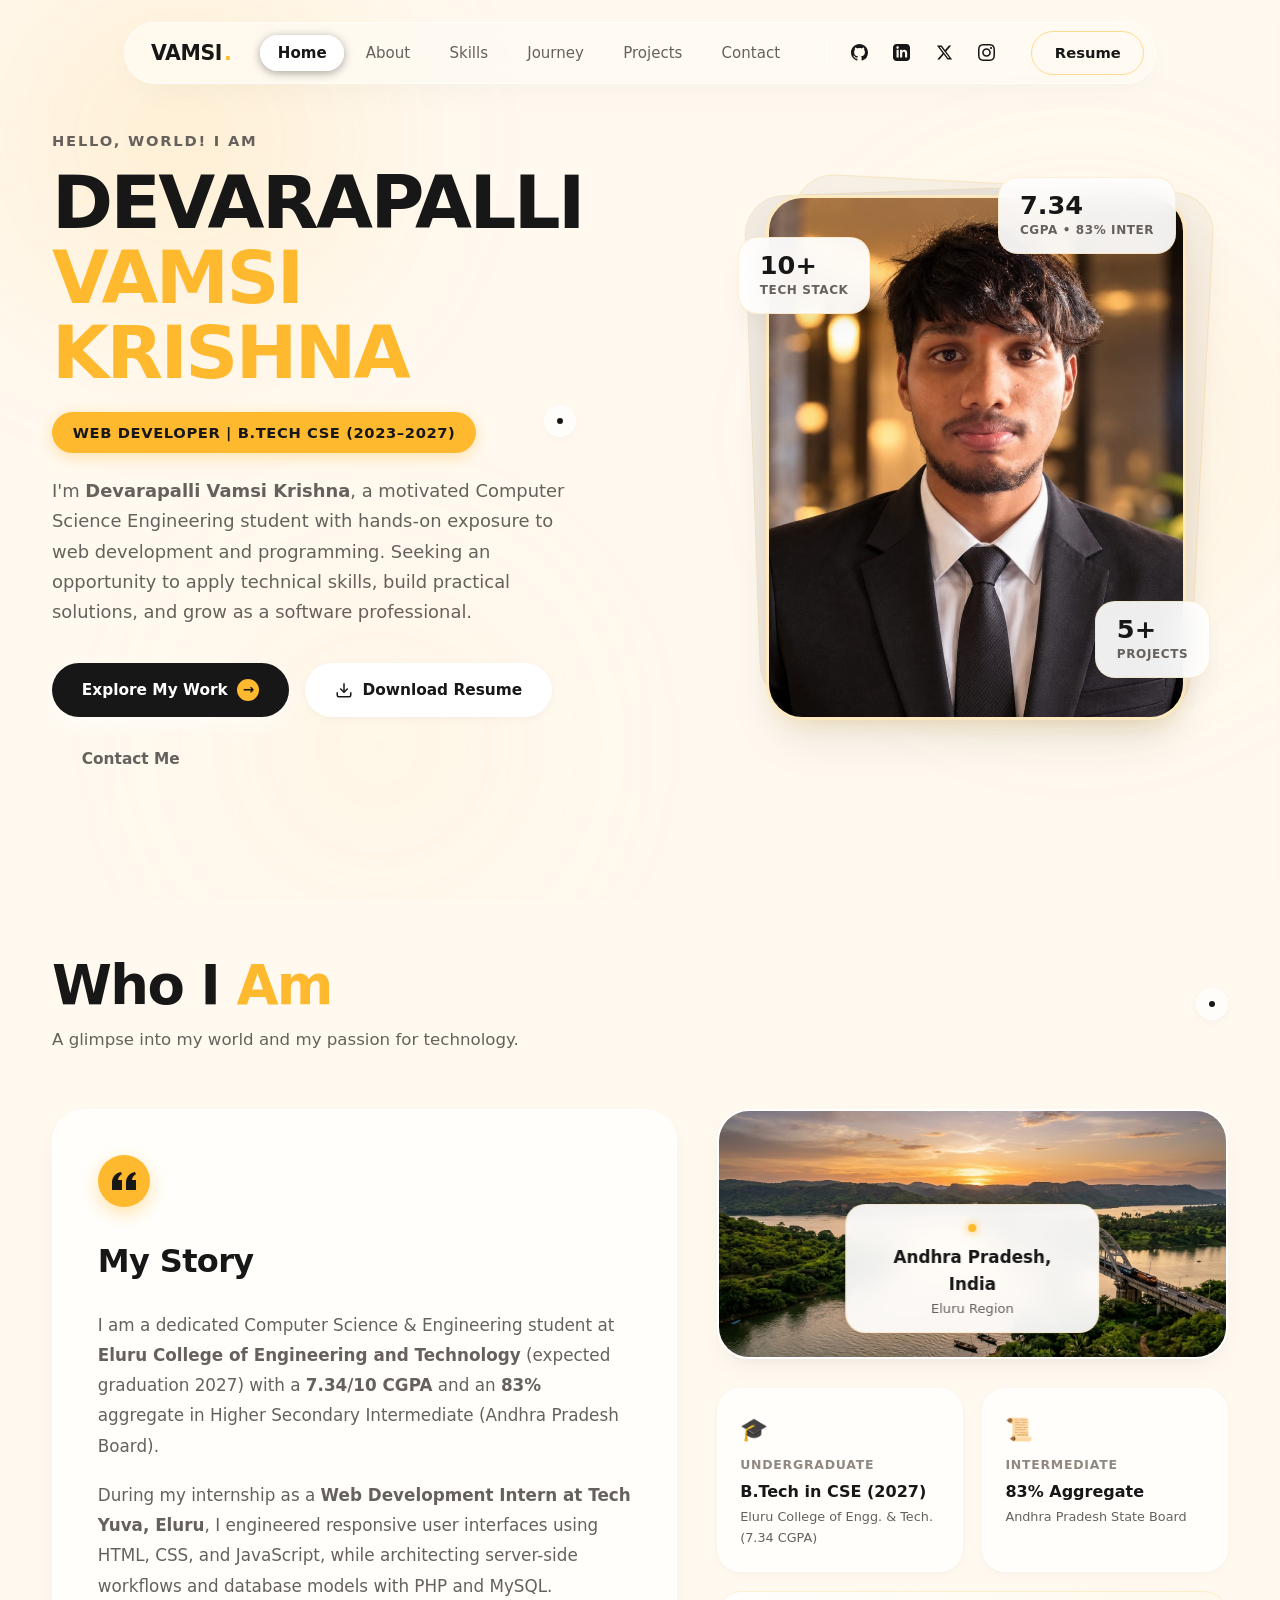
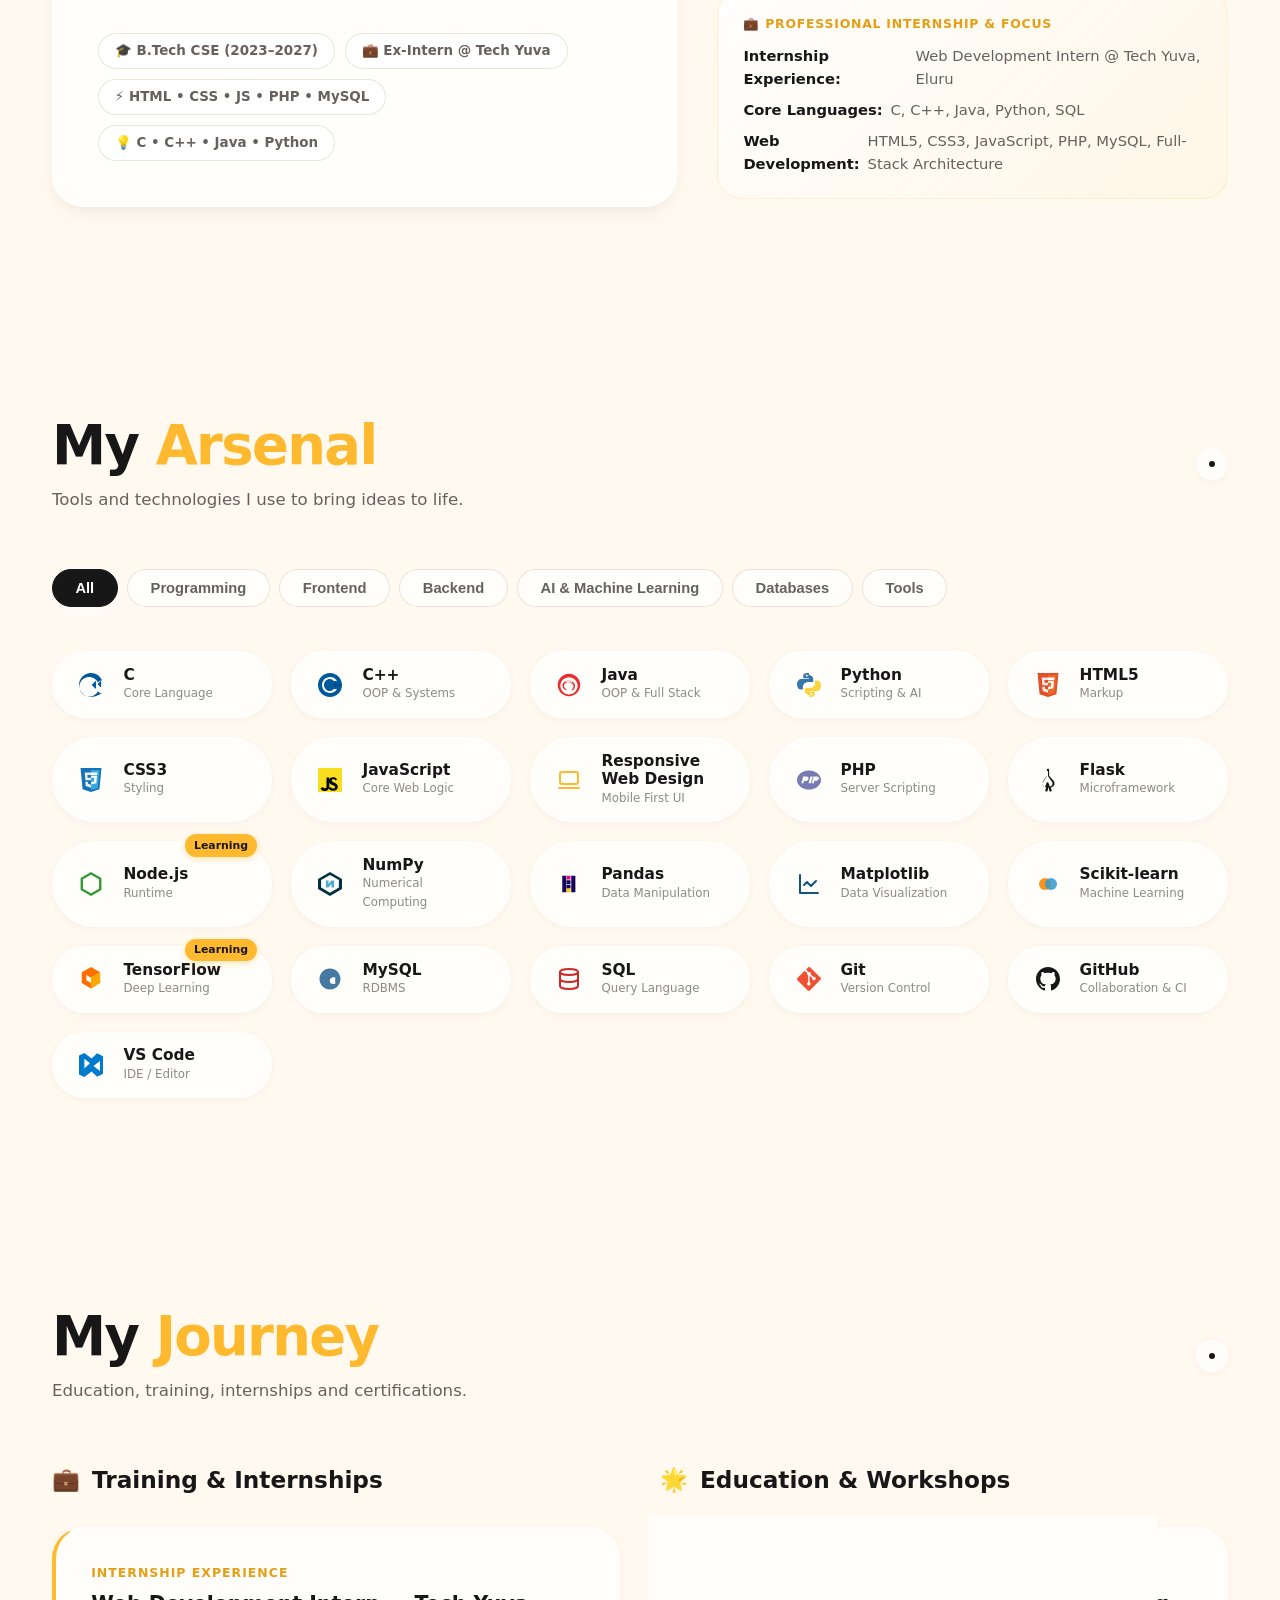
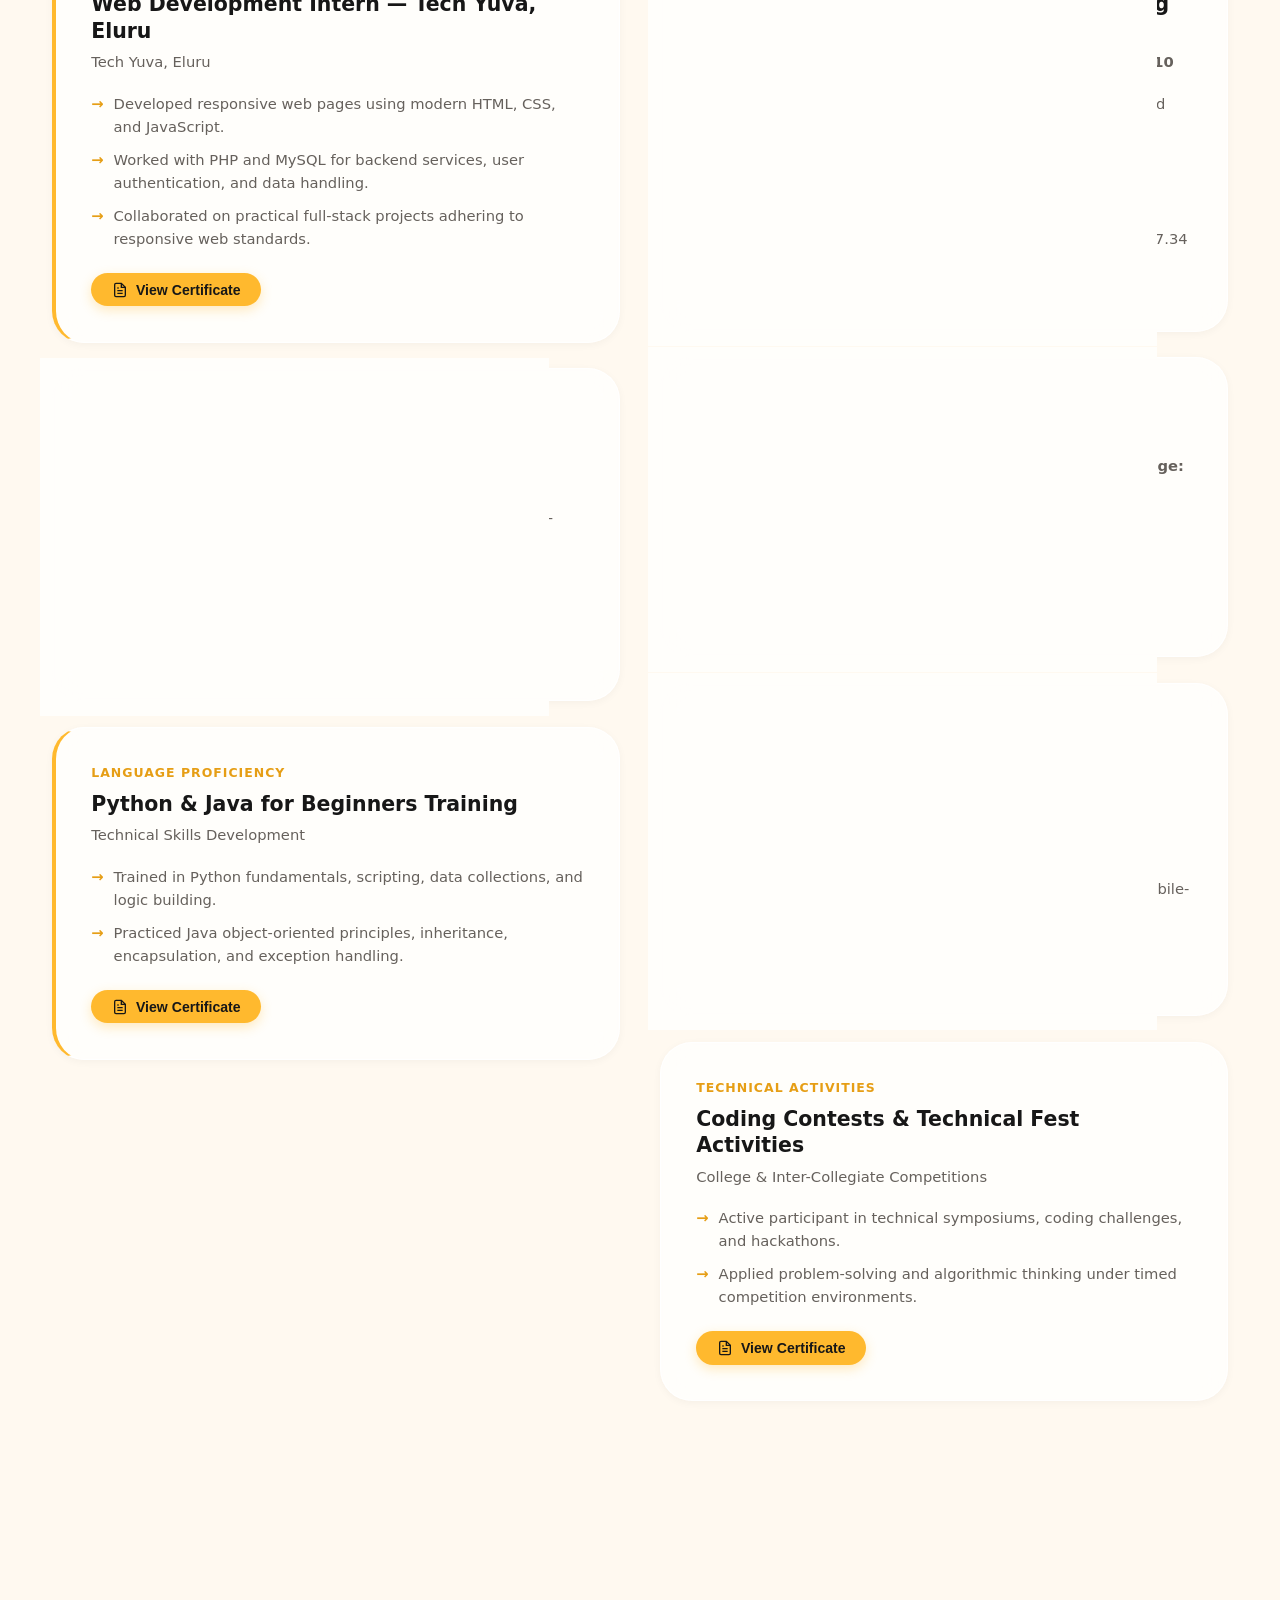
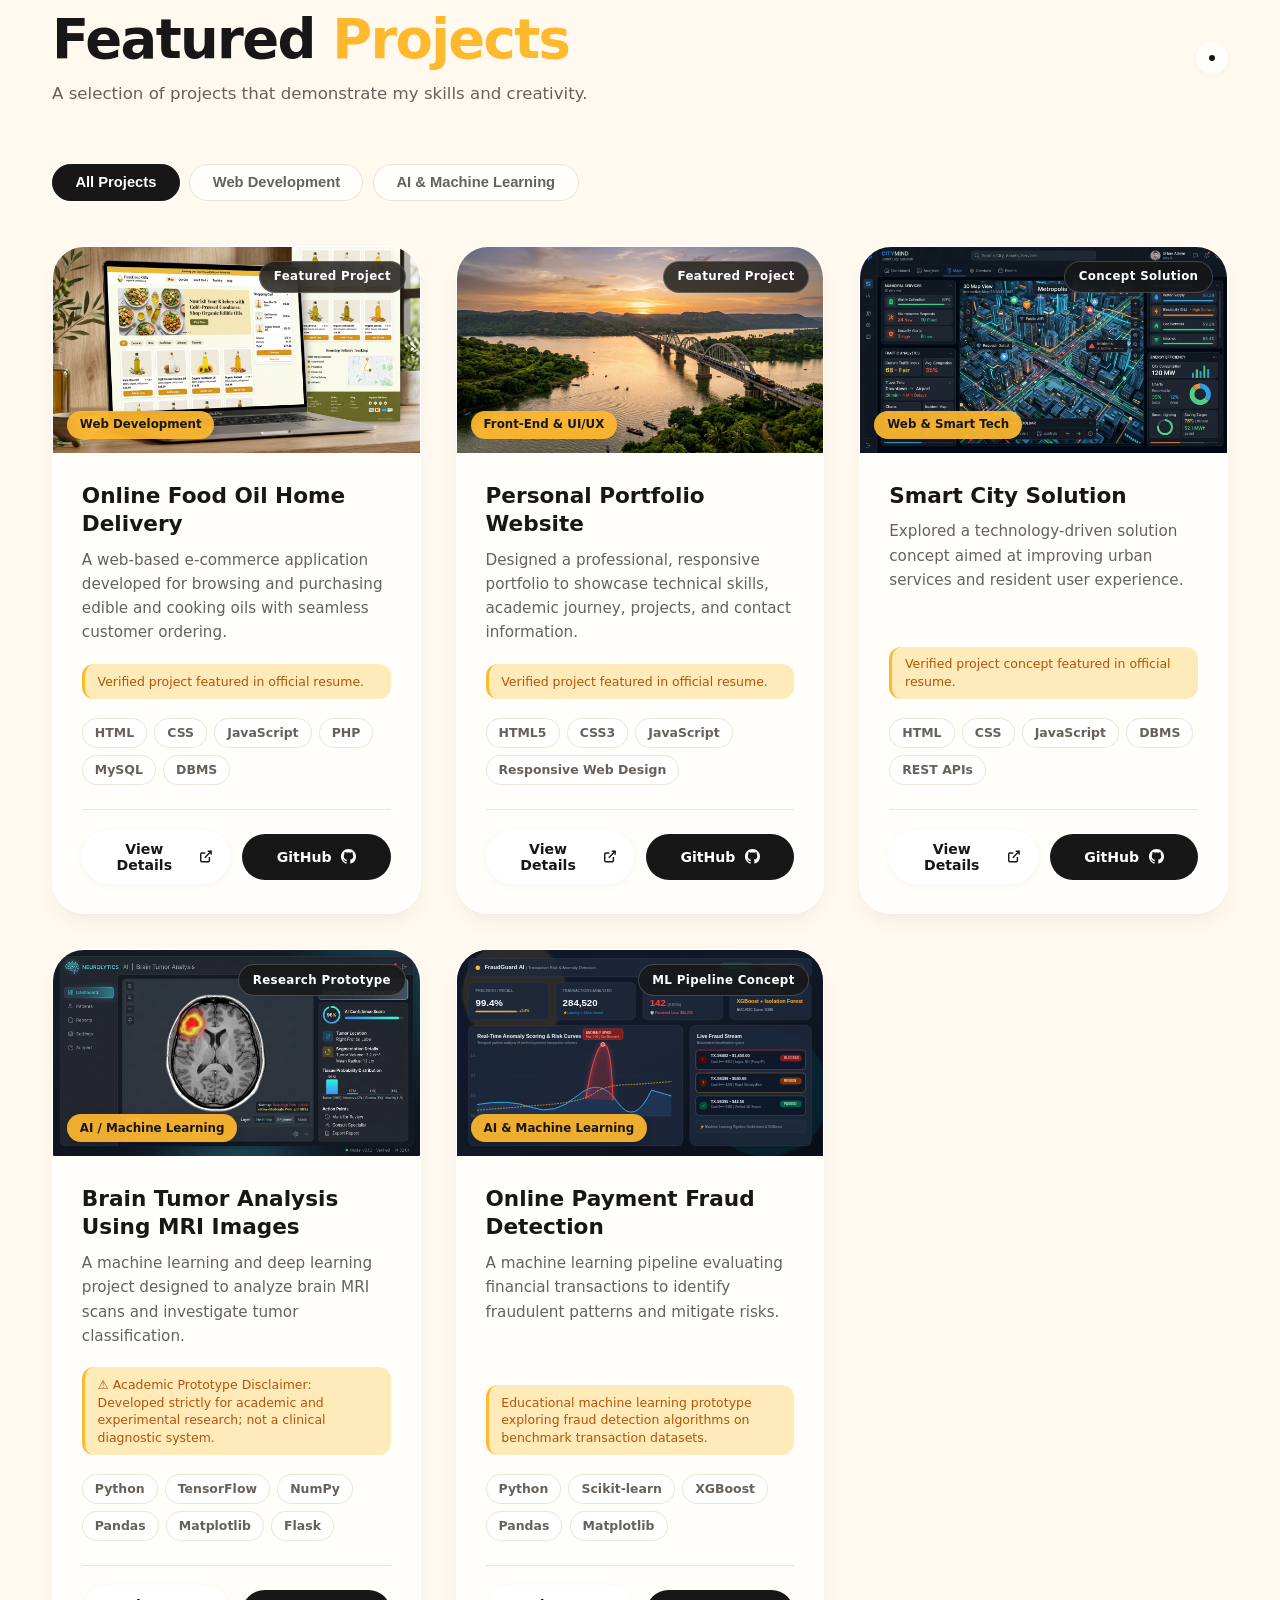
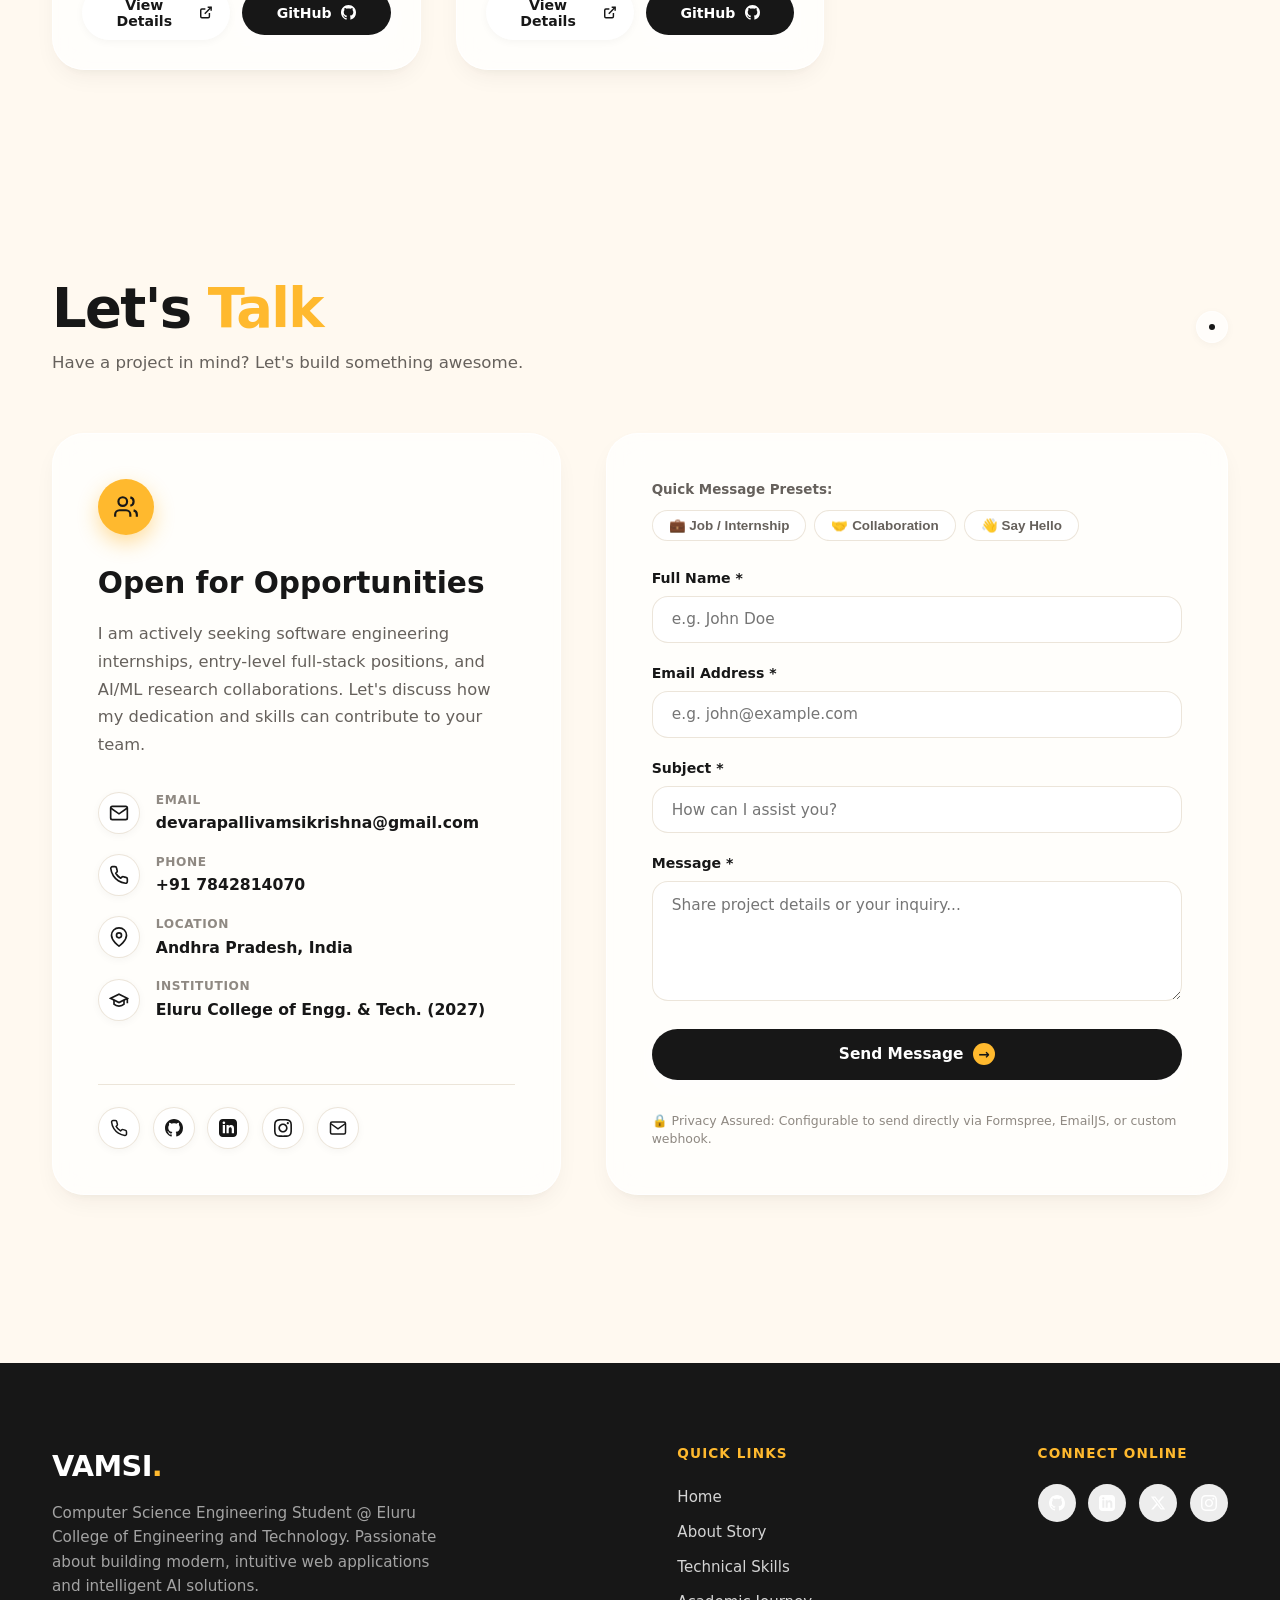
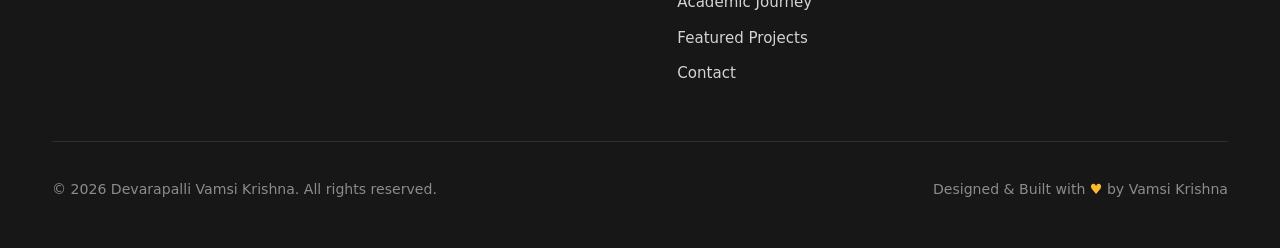
==== commit f4a6f49a: "Update GitHub link in social navigation" ====
--- a/index.html
+++ b/index.html
@@ -61,7 +61,7 @@
 
       <div class="nav-socials">
         <!-- GitHub -->
-        <a href="https://github.com/vamsikrishna-dev" target="_blank" rel="noopener noreferrer" class="nav-social-btn" aria-label="GitHub Profile">
+        <a href="https://github.com/" target="_blank" rel="noopener noreferrer" class="nav-social-btn" aria-label="GitHub Profile">
           <svg viewBox="0 0 24 24"><path d="M12 0C5.37 0 0 5.37 0 12c0 5.31 3.435 9.795 8.205 11.385.6.105.825-.255.825-.57 0-.285-.015-1.23-.015-2.235-3.015.555-3.795-.735-4.035-1.41-.135-.345-.72-1.41-1.23-1.695-.42-.225-1.02-.78-.015-.795.945-.015 1.62.87 1.845 1.23 1.08 1.815 2.805 1.305 3.495.99.105-.78.42-1.305.765-1.605-2.67-.3-5.46-1.335-5.46-5.925 0-1.305.465-2.385 1.23-3.225-.12-.3-.54-1.53.12-3.18 0 0 1.005-.315 3.3 1.23.96-.27 1.98-.405 3-.405s2.04.135 3 .405c2.295-1.56 3.3-1.23 3.3-1.23.66 1.65.24 2.88.12 3.18.765.84 1.23 1.905 1.23 3.225 0 4.605-2.805 5.625-5.475 5.925.435.375.81 1.095.81 2.22 0 1.605-.015 2.895-.015 3.3 0 .315.225.69.825.57A12.02 12.02 0 0024 12c0-6.63-5.37-12-12-12z"/></svg>
         </a>
         <!-- LinkedIn -->
--- a/css/style.css
+++ b/css/style.css
@@ -0,0 +1,2143 @@
+/* ==========================================================================
+   VAMSI KRISHNA — PREMIUM PORTFOLIO DESIGN SYSTEM
+   Aesthetic: Warm Ivory & Cream (#FFF9F0), Golden Yellow (#FFB92E), Dark Charcoal (#171717)
+   Typography: Plus Jakarta Sans / Poppins
+   Features: Glassmorphism, Ambient Golden Glows, Floating Stat Badges, Micro-Animations
+   ========================================================================== */
+
+@import url('https://fonts.googleapis.com/css2?family=Plus+Jakarta+Sans:wght@300;400;500;600;700;800;900&family=Poppins:wght@300;400;500;600;700;800&display=swap');
+
+:root {
+  /* Color Palette */
+  --bg-primary: #FFF9F0;
+  --bg-secondary: #FDF4E7;
+  --bg-card: rgba(255, 255, 255, 0.72);
+  --bg-card-hover: rgba(255, 255, 255, 0.92);
+  --bg-card-solid: #FFFFFF;
+  --bg-glass-nav: rgba(255, 250, 242, 0.82);
+
+  --accent-gold: #FFB92E;
+  --accent-gold-dark: #E69E15;
+  --accent-gold-light: #FFEABA;
+  --accent-gold-glow: rgba(255, 185, 46, 0.35);
+  --accent-gold-subtle: rgba(255, 185, 46, 0.12);
+
+  --text-primary: #171717;
+  --text-secondary: #66615C;
+  --text-muted: #8F8982;
+  --text-light: #FAF7F2;
+
+  --border-subtle: rgba(230, 220, 206, 0.75);
+  --border-card: rgba(255, 255, 255, 0.95);
+  --border-glass: rgba(255, 255, 255, 0.6);
+  --border-focus: #FFB92E;
+
+  /* Shadows */
+  --shadow-sm: 0 2px 8px rgba(35, 25, 15, 0.04);
+  --shadow-md: 0 10px 25px -5px rgba(50, 35, 15, 0.06), 0 8px 10px -6px rgba(50, 35, 15, 0.04);
+  --shadow-lg: 0 20px 40px -15px rgba(50, 35, 15, 0.08), 0 0 1px rgba(0, 0, 0, 0.05);
+  --shadow-floating: 0 25px 50px -12px rgba(45, 30, 10, 0.12), 0 10px 20px -5px rgba(255, 185, 46, 0.15);
+  --shadow-gold: 0 8px 24px -4px rgba(255, 185, 46, 0.4);
+
+  /* Radii */
+  --radius-pill: 9999px;
+  --radius-2xl: 32px;
+  --radius-xl: 24px;
+  --radius-lg: 16px;
+  --radius-md: 12px;
+  --radius-sm: 8px;
+
+  /* Transitions */
+  --transition-fast: 0.2s cubic-bezier(0.16, 1, 0.3, 1);
+  --transition-base: 0.3s cubic-bezier(0.16, 1, 0.3, 1);
+  --transition-smooth: 0.5s cubic-bezier(0.16, 1, 0.3, 1);
+}
+
+
+/* ==========================================================================
+   Base & Resets
+   ========================================================================== */
+*, *::before, *::after {
+  box-sizing: border-box;
+  margin: 0;
+  padding: 0;
+}
+
+html {
+  scroll-behavior: smooth;
+  scroll-padding-top: 100px;
+  font-size: 16px;
+}
+
+body {
+  font-family: 'Plus Jakarta Sans', system-ui, -apple-system, sans-serif;
+  background-color: var(--bg-primary);
+  color: var(--text-primary);
+  line-height: 1.6;
+  overflow-x: hidden;
+  position: relative;
+  min-height: 100vh;
+  -webkit-font-smoothing: antialiased;
+}
+
+/* Scroll Progress Bar */
+.scroll-progress-container {
+  position: fixed;
+  top: 0;
+  left: 0;
+  width: 100%;
+  height: 4px;
+  z-index: 2000;
+  background: transparent;
+}
+
+.scroll-progress-bar {
+  height: 100%;
+  width: 0%;
+  background: linear-gradient(90deg, #FFB92E, #FFA300);
+  box-shadow: 0 0 10px rgba(255, 185, 46, 0.6);
+  transition: width 0.1s ease-out;
+}
+
+/* Background Ambient Glows */
+.bg-ambient-layer {
+  position: fixed;
+  inset: 0;
+  pointer-events: none;
+  z-index: 0;
+  overflow: hidden;
+}
+
+.glow-orb {
+  position: absolute;
+  border-radius: 50%;
+  filter: blur(90px);
+  opacity: 0.75;
+  pointer-events: none;
+}
+
+.glow-top-left {
+  top: -120px;
+  left: -80px;
+  width: 520px;
+  height: 520px;
+  background: radial-gradient(circle, rgba(255, 185, 46, 0.28) 0%, rgba(255, 249, 240, 0) 70%);
+}
+
+.glow-hero-right {
+  top: 15%;
+  right: -100px;
+  width: 600px;
+  height: 600px;
+  background: radial-gradient(circle, rgba(255, 200, 90, 0.22) 0%, rgba(255, 249, 240, 0) 70%);
+}
+
+.glow-center-subtle {
+  top: 55%;
+  left: 10%;
+  width: 500px;
+  height: 500px;
+  background: radial-gradient(circle, rgba(255, 215, 120, 0.15) 0%, rgba(255, 249, 240, 0) 70%);
+}
+
+/* Layout Utilities */
+.container {
+  width: 100%;
+  max-width: 1240px;
+  margin-left: auto;
+  margin-right: auto;
+  padding-left: 2rem;
+  padding-right: 2rem;
+  position: relative;
+  z-index: 1;
+}
+
+section {
+  position: relative;
+  padding: 6.5rem 0;
+  z-index: 1;
+}
+
+/* Typography Utilities */
+.accent-gold {
+  color: var(--accent-gold);
+}
+
+.dot-accent {
+  color: var(--accent-gold);
+  font-weight: 900;
+}
+
+.section-header {
+  margin-bottom: 3.5rem;
+  position: relative;
+}
+
+.section-header-row {
+  display: flex;
+  align-items: center;
+  justify-content: space-between;
+  gap: 1.5rem;
+}
+
+.section-title {
+  font-size: clamp(2.4rem, 4.5vw, 3.4rem);
+  font-weight: 800;
+  color: var(--text-primary);
+  line-height: 1.15;
+  letter-spacing: -0.03em;
+}
+
+.section-subtitle {
+  font-size: clamp(1rem, 1.3vw, 1.15rem);
+  color: var(--text-secondary);
+  margin-top: 0.6rem;
+  font-weight: 400;
+  max-width: 650px;
+}
+
+/* Minimal decorative circle with center dot (⊙) as in reference */
+.deco-target-dot {
+  display: inline-flex;
+  align-items: center;
+  justify-content: center;
+  width: 32px;
+  height: 32px;
+  border-radius: 50%;
+  border: 1.5px solid rgba(255,255,255,0.60);
+  background: rgba(255,255,255,0.65);
+  box-shadow: var(--shadow-sm);
+  position: relative;
+  transition: transform var(--transition-base), border-color var(--transition-base);
+}
+
+.deco-target-dot::after {
+  content: '';
+  width: 6px;
+  height: 6px;
+  border-radius: 50%;
+  background: var(--text-primary);
+}
+
+.deco-target-dot:hover {
+  transform: scale(1.15) rotate(90deg);
+  border-color: var(--accent-gold);
+}
+
+.deco-target-dot:hover::after {
+  background: var(--accent-gold);
+}
+
+/* ==========================================================================
+   3. Navigation Bar (Floating Glassmorphism Pill)
+   ========================================================================== */
+.header-wrapper {
+  position: fixed;
+  top: 1.4rem;
+  left: 0;
+  right: 0;
+  display: flex;
+  justify-content: center;
+  z-index: 1000;
+  padding: 0 1rem;
+  pointer-events: none;
+}
+
+.navbar {
+  pointer-events: auto;
+  display: flex;
+  align-items: center;
+  gap: 1.8rem;
+  background: var(--bg-glass-nav);
+  backdrop-filter: blur(20px);
+  -webkit-backdrop-filter: blur(20px);
+  border: 1px solid var(--border-glass);
+  box-shadow: 0 12px 35px -8px rgba(23,23,23,0.04);
+  border-radius: var(--radius-pill);
+  padding: 0.5rem 0.65rem 0.5rem 1.6rem;
+  transition: all var(--transition-base);
+  max-width: 100%;
+}
+
+.nav-brand {
+  text-decoration: none;
+  font-size: 1.28rem;
+  font-weight: 900;
+  letter-spacing: -0.02em;
+  color: var(--text-primary);
+  display: flex;
+  align-items: center;
+  gap: 2px;
+}
+
+.nav-links {
+  display: flex;
+  align-items: center;
+  list-style: none;
+  gap: 0.25rem;
+}
+
+.nav-link {
+  text-decoration: none;
+  font-size: 0.94rem;
+  font-weight: 500;
+  color: var(--text-secondary);
+  padding: 0.55rem 1.1rem;
+  border-radius: var(--radius-pill);
+  transition: all var(--transition-fast);
+  position: relative;
+}
+
+.nav-link:hover {
+  color: var(--text-primary);
+}
+
+.nav-link.active {
+  background: var(--bg-card-solid);
+  color: var(--text-primary);
+  font-weight: 600;
+  box-shadow: 0 2px 10px rgba(0,0,0,0.35);
+}
+
+/* Social icons in navbar */
+.nav-socials {
+  display: flex;
+  align-items: center;
+  gap: 0.65rem;
+  border-left: 1px solid rgba(255,255,255,0.65);
+  padding-left: 1rem;
+}
+
+.nav-social-btn {
+  display: flex;
+  align-items: center;
+  justify-content: center;
+  width: 32px;
+  height: 32px;
+  border-radius: 50%;
+  color: var(--text-primary);
+  text-decoration: none;
+  transition: all var(--transition-fast);
+}
+
+.nav-social-btn svg {
+  width: 17px;
+  height: 17px;
+  fill: currentColor;
+}
+
+.nav-social-btn:hover {
+  color: var(--accent-gold-dark);
+  transform: translateY(-2px);
+}
+
+/* Resume Pill in Navbar */
+.nav-resume-btn {
+  display: inline-flex;
+  align-items: center;
+  gap: 0.4rem;
+  text-decoration: none;
+  font-size: 0.92rem;
+  font-weight: 600;
+  color: var(--text-primary);
+  background: transparent;
+  border: 1.5px solid rgba(255,185,46,0.5);
+  border-radius: var(--radius-pill);
+  padding: 0.55rem 1.4rem;
+  transition: all var(--transition-base);
+}
+
+.nav-resume-btn:hover {
+  background: var(--text-primary);
+  color: #FFFFFF;
+  box-shadow: 0 6px 18px rgba(255,255,255,0.60);
+  transform: translateY(-1px);
+}
+
+/* Mobile Toggle */
+.mobile-toggle-btn {
+  display: none;
+  background: none;
+  border: none;
+  cursor: pointer;
+  padding: 0.5rem;
+  color: var(--text-primary);
+}
+
+/* Mobile Drawer Overlay */
+.mobile-drawer-overlay {
+  display: none;
+  position: fixed;
+  inset: 0;
+  background: rgba(255,255,255,0.92);
+  backdrop-filter: blur(8px);
+  -webkit-backdrop-filter: blur(8px);
+  z-index: 1500;
+  opacity: 0;
+  pointer-events: none;
+  transition: opacity var(--transition-base);
+}
+
+.mobile-drawer-overlay.open {
+  opacity: 1;
+  pointer-events: auto;
+}
+
+.mobile-drawer {
+  position: fixed;
+  top: 0;
+  right: -320px;
+  width: 290px;
+  height: 100%;
+  background: var(--bg-primary);
+  box-shadow: -10px 0 30px rgba(50,35,15,0.06);
+  z-index: 1600;
+  display: flex;
+  flex-direction: column;
+  padding: 2rem 1.5rem;
+  transition: right var(--transition-smooth);
+}
+
+.mobile-drawer.open {
+  right: 0;
+}
+
+.mobile-drawer-header {
+  display: flex;
+  align-items: center;
+  justify-content: space-between;
+  margin-bottom: 2rem;
+}
+
+.mobile-nav-links {
+  list-style: none;
+  display: flex;
+  flex-direction: column;
+  gap: 0.6rem;
+}
+
+.mobile-nav-link {
+  display: block;
+  text-decoration: none;
+  font-size: 1.15rem;
+  font-weight: 600;
+  color: var(--text-primary);
+  padding: 0.8rem 1rem;
+  border-radius: var(--radius-md);
+  transition: all var(--transition-fast);
+}
+
+.mobile-nav-link.active,
+.mobile-nav-link:hover {
+  background: rgba(255,185,46,0.12);
+  color: var(--accent-gold-dark);
+}
+
+/* ==========================================================================
+   4. Hero Section
+   ========================================================================== */
+.hero-section {
+  min-height: 94vh;
+  display: flex;
+  align-items: center;
+  padding-top: 8rem;
+  padding-bottom: 4rem;
+}
+
+.hero-grid {
+  display: grid;
+  grid-template-columns: 1.1fr 0.9fr;
+  align-items: center;
+  gap: 3.5rem;
+}
+
+/* Left Hero Column */
+.hero-content {
+  position: relative;
+}
+
+.hero-badge-intro {
+  display: inline-block;
+  font-size: 0.92rem;
+  font-weight: 700;
+  letter-spacing: 0.12em;
+  color: var(--text-secondary);
+  text-transform: uppercase;
+  margin-bottom: 0.75rem;
+}
+
+.hero-heading {
+  font-size: clamp(2.7rem, 6.2vw, 4.6rem);
+  font-weight: 900;
+  line-height: 1.02;
+  letter-spacing: -0.035em;
+  color: var(--text-primary);
+  margin-bottom: 1.4rem;
+}
+
+.hero-heading .hero-name-line1,
+.hero-heading .hero-surname,
+.hero-heading .hero-first-name {
+  display: block;
+  color: var(--text-primary);
+}
+
+.hero-heading .hero-name-line2,
+.hero-heading .hero-last-name {
+  display: block;
+  color: var(--accent-gold) !important; /* Golden Yellow #FFB92E */
+}
+
+.hero-role-pill {
+  display: inline-flex;
+  align-items: center;
+  gap: 0.5rem;
+  background: var(--accent-gold);
+  color: var(--text-primary);
+  font-size: 0.92rem;
+  font-weight: 800;
+  letter-spacing: 0.04em;
+  text-transform: uppercase;
+  padding: 0.55rem 1.3rem;
+  border-radius: var(--radius-pill);
+  box-shadow: 0 4px 15px rgba(255,185,46,0.35);
+  margin-bottom: 1.4rem;
+}
+
+.hero-description {
+  font-size: 1.12rem;
+  line-height: 1.7;
+  color: var(--text-secondary);
+  max-width: 520px;
+  margin-bottom: 2.2rem;
+}
+
+.hero-actions {
+  display: flex;
+  align-items: center;
+  flex-wrap: wrap;
+  gap: 1rem;
+}
+
+/* Buttons */
+.btn {
+  display: inline-flex;
+  align-items: center;
+  justify-content: center;
+  gap: 0.6rem;
+  font-family: inherit;
+  font-size: 0.96rem;
+  font-weight: 600;
+  border-radius: var(--radius-pill);
+  padding: 0.85rem 1.8rem;
+  text-decoration: none;
+  cursor: pointer;
+  transition: all var(--transition-base);
+  border: 1.5px solid transparent;
+  outline: none;
+}
+
+.btn-primary {
+  background: var(--text-primary);
+  color: #FFFFFF;
+  box-shadow: 0 8px 20px rgba(255,255,255,0.60);
+}
+
+.btn-primary:hover {
+  background: #171717;
+  transform: translateY(-2px);
+  box-shadow: 0 12px 25px rgba(23,23,23,0.4);
+}
+
+.btn-primary .btn-arrow-dot {
+  display: inline-flex;
+  align-items: center;
+  justify-content: center;
+  width: 22px;
+  height: 22px;
+  background: var(--accent-gold);
+  color: var(--text-primary);
+  border-radius: 50%;
+  font-size: 0.85rem;
+  transition: transform var(--transition-fast);
+}
+
+.btn-primary:hover .btn-arrow-dot {
+  transform: translateX(3px);
+}
+
+.btn-secondary {
+  background: var(--bg-card-solid);
+  color: var(--text-primary);
+  border-color: rgba(255,255,255,0.95);
+  box-shadow: var(--shadow-sm);
+}
+
+.btn-secondary:hover {
+  border-color: var(--accent-gold);
+  color: var(--accent-gold-dark);
+  background: #FFFFFF;
+  transform: translateY(-2px);
+  box-shadow: var(--shadow-md);
+}
+
+.btn-ghost {
+  background: transparent;
+  color: var(--text-secondary);
+  border-color: transparent;
+}
+
+.btn-ghost:hover {
+  color: var(--text-primary);
+  background: rgba(255,255,255,0.65);
+  transform: translateY(-2px);
+}
+
+/* Decorative Radar Dot next to Hero */
+.hero-deco-dot {
+  position: absolute;
+  right: 15%;
+  top: 42%;
+}
+
+/* Right Hero Column (Portrait & Floating Badges) */
+.hero-visual {
+  position: relative;
+  display: flex;
+  justify-content: center;
+  align-items: center;
+}
+
+.portrait-wrapper {
+  position: relative;
+  width: 100%;
+  max-width: 420px;
+}
+
+/* Layered tilted white translucent cards behind photo */
+.portrait-layer-backdrop {
+  position: absolute;
+  inset: -12px -16px 12px 16px;
+  background: rgba(35,25,15,0.04);
+  border: 1.5px solid rgba(255,185,46,0.18);
+  border-radius: 40px;
+  transform: rotate(3deg);
+  z-index: 1;
+  box-shadow: var(--shadow-lg);
+  pointer-events: none;
+}
+
+.portrait-layer-backdrop-2 {
+  position: absolute;
+  inset: -6px 18px 22px -14px;
+  background: rgba(23,23,23,0.06);
+  border: 1px solid rgba(255,185,46,0.12);
+  border-radius: 40px;
+  transform: rotate(-2deg);
+  z-index: 1;
+  pointer-events: none;
+}
+
+.portrait-card {
+  position: relative;
+  z-index: 2;
+  width: 100%;
+  aspect-ratio: 4 / 5;
+  border-radius: 36px;
+  overflow: hidden;
+  background: #FFFFFF;
+  border: 3px solid rgba(255,185,46,0.3);
+  box-shadow: var(--shadow-floating);
+}
+
+.portrait-card img {
+  width: 100%;
+  height: 100%;
+  object-fit: cover;
+  object-position: center 20%;
+  transition: transform var(--transition-smooth);
+}
+
+.portrait-card:hover img {
+  transform: scale(1.03);
+}
+
+/* Replaceable Photo Badge / Tooltip */
+.photo-replace-hint {
+  position: absolute;
+  bottom: 12px;
+  left: 50%;
+  transform: translateX(-50%);
+  background: rgba(255,250,242,0.88);
+  color: #FFF;
+  font-size: 0.74rem;
+  font-weight: 500;
+  padding: 0.3rem 0.8rem;
+  border-radius: var(--radius-pill);
+  backdrop-filter: blur(8px);
+  opacity: 0;
+  transition: opacity var(--transition-base);
+  pointer-events: none;
+  white-space: nowrap;
+}
+
+.portrait-card:hover .photo-replace-hint {
+  opacity: 1;
+}
+
+/* Floating Stat Badges */
+.floating-stat-badge {
+  position: absolute;
+  z-index: 3;
+  background: rgba(255,255,255,0.92);
+  backdrop-filter: blur(16px);
+  -webkit-backdrop-filter: blur(16px);
+  border: 1.5px solid rgba(255,185,46,0.18);
+  border-radius: 20px;
+  padding: 0.8rem 1.3rem;
+  box-shadow: 0 16px 32px -8px rgba(50,35,15,0.06);
+  display: flex;
+  flex-direction: column;
+  transition: transform var(--transition-base);
+}
+
+.floating-stat-badge:hover {
+  transform: translateY(-5px) scale(1.04);
+}
+
+.stat-badge-top-left {
+  top: 8%;
+  left: -28px;
+  animation: floatTop 5s ease-in-out infinite;
+}
+
+.stat-badge-bottom-right {
+  bottom: 8%;
+  right: -24px;
+  animation: floatBottom 6s ease-in-out infinite;
+}
+
+.stat-badge-top-right {
+  top: -18px;
+  right: 10px;
+  animation: floatMid 5.5s ease-in-out infinite;
+}
+
+.floating-stat-badge .stat-number {
+  font-size: 1.6rem;
+  font-weight: 900;
+  color: var(--text-primary);
+  line-height: 1.1;
+}
+
+.floating-stat-badge .stat-label {
+  font-size: 0.75rem;
+  font-weight: 700;
+  letter-spacing: 0.05em;
+  color: var(--text-secondary);
+  text-transform: uppercase;
+  margin-top: 2px;
+}
+
+@keyframes floatTop {
+  0%, 100% { transform: translateY(0); }
+  50% { transform: translateY(-10px); }
+}
+
+@keyframes floatBottom {
+  0%, 100% { transform: translateY(0); }
+  50% { transform: translateY(8px); }
+}
+
+@keyframes floatMid {
+  0%, 100% { transform: translateY(0) rotate(0deg); }
+  50% { transform: translateY(-7px) rotate(1deg); }
+}
+
+/* ==========================================================================
+   5. About Section ("Who I Am")
+   ========================================================================== */
+.about-grid {
+  display: grid;
+  grid-template-columns: 1.1fr 0.9fr;
+  gap: 2.5rem;
+  align-items: stretch;
+}
+
+/* Left Card: My Story */
+.card-glass {
+  background: var(--bg-card);
+  backdrop-filter: blur(16px);
+  -webkit-backdrop-filter: blur(16px);
+  border: 1.5px solid var(--border-card);
+  border-radius: var(--radius-2xl);
+  padding: 2.8rem;
+  box-shadow: var(--shadow-md);
+  transition: transform var(--transition-base), box-shadow var(--transition-base);
+  position: relative;
+}
+
+.card-glass:hover {
+  background: var(--bg-card-hover);
+  box-shadow: var(--shadow-lg);
+  transform: translateY(-3px);
+}
+
+.story-quote-icon {
+  display: inline-flex;
+  align-items: center;
+  justify-content: center;
+  width: 52px;
+  height: 52px;
+  border-radius: 50%;
+  background: var(--accent-gold);
+  color: var(--text-primary);
+  margin-bottom: 1.8rem;
+  box-shadow: 0 6px 18px rgba(255,185,46,0.4);
+}
+
+.story-quote-icon svg {
+  width: 24px;
+  height: 24px;
+  fill: currentColor;
+}
+
+.story-heading {
+  font-size: 2rem;
+  font-weight: 800;
+  color: var(--text-primary);
+  margin-bottom: 1.4rem;
+  letter-spacing: -0.02em;
+}
+
+.story-text {
+  font-size: 1.05rem;
+  line-height: 1.8;
+  color: var(--text-secondary);
+  margin-bottom: 1.2rem;
+}
+
+.story-text:last-of-type {
+  margin-bottom: 2rem;
+}
+
+.story-tags {
+  display: flex;
+  flex-wrap: wrap;
+  gap: 0.6rem;
+}
+
+.pill-tag {
+  background: rgba(255,255,255,0.95);
+  border: 1px solid var(--border-subtle);
+  border-radius: var(--radius-pill);
+  padding: 0.4rem 1rem;
+  font-size: 0.84rem;
+  font-weight: 600;
+  color: var(--text-secondary);
+  display: inline-flex;
+  align-items: center;
+  gap: 0.4rem;
+}
+
+/* Right Card: Location & Info Cards */
+.about-side-stack {
+  display: flex;
+  flex-direction: column;
+  gap: 1.8rem;
+}
+
+.location-card {
+  position: relative;
+  height: 250px;
+  border-radius: var(--radius-2xl);
+  overflow: hidden;
+  box-shadow: var(--shadow-md);
+  border: 2px solid #FFFFFF;
+}
+
+.location-card img {
+  width: 100%;
+  height: 100%;
+  object-fit: cover;
+  transition: transform var(--transition-smooth);
+}
+
+.location-card:hover img {
+  transform: scale(1.05);
+}
+
+.location-badge-glass {
+  position: absolute;
+  bottom: 24px;
+  left: 50%;
+  transform: translateX(-50%);
+  background: rgba(255,255,255,0.92);
+  backdrop-filter: blur(14px);
+  -webkit-backdrop-filter: blur(14px);
+  border: 1.5px solid rgba(255,185,46,0.18);
+  border-radius: 20px;
+  padding: 0.85rem 1.6rem;
+  text-align: center;
+  box-shadow: var(--shadow-md);
+  width: auto;
+  min-width: 220px;
+}
+
+.location-badge-glass .loc-indicator {
+  display: inline-block;
+  width: 8px;
+  height: 8px;
+  border-radius: 50%;
+  background: var(--accent-gold);
+  margin-bottom: 4px;
+  box-shadow: 0 0 8px var(--accent-gold);
+}
+
+.location-badge-glass .loc-title {
+  font-size: 1.05rem;
+  font-weight: 800;
+  color: var(--text-primary);
+}
+
+.location-badge-glass .loc-state {
+  font-size: 0.82rem;
+  color: var(--text-secondary);
+  font-weight: 500;
+}
+
+/* Quick Information Grid */
+.about-facts-grid {
+  display: grid;
+  grid-template-columns: repeat(2, 1fr);
+  gap: 1.2rem;
+}
+
+.fact-card {
+  background: var(--bg-card);
+  backdrop-filter: blur(12px);
+  border: 1px solid var(--border-card);
+  border-radius: var(--radius-xl);
+  padding: 1.4rem;
+  box-shadow: var(--shadow-sm);
+  transition: all var(--transition-base);
+}
+
+.fact-card:hover {
+  background: #FFFFFF;
+  transform: translateY(-2px);
+  box-shadow: var(--shadow-md);
+  border-color: var(--accent-gold);
+}
+
+.fact-icon {
+  font-size: 1.4rem;
+  margin-bottom: 0.5rem;
+}
+
+.fact-label {
+  font-size: 0.78rem;
+  text-transform: uppercase;
+  letter-spacing: 0.06em;
+  font-weight: 700;
+  color: var(--text-muted);
+}
+
+.fact-value {
+  font-size: 1rem;
+  font-weight: 700;
+  color: var(--text-primary);
+  margin-top: 0.2rem;
+}
+
+.learning-card {
+  grid-column: span 2;
+  background: linear-gradient(135deg, rgba(255, 255, 255, 0.85), rgba(255, 245, 225, 0.65));
+  border: 1.5px solid rgba(255,185,46,0.18);
+  border-radius: var(--radius-xl);
+  padding: 1.4rem 1.6rem;
+}
+
+.learning-list {
+  list-style: none;
+  margin-top: 0.6rem;
+  display: flex;
+  flex-direction: column;
+  gap: 0.45rem;
+}
+
+.learning-list li {
+  font-size: 0.92rem;
+  color: var(--text-secondary);
+  display: flex;
+  align-items: center;
+  gap: 0.5rem;
+}
+
+.learning-list li strong {
+  color: var(--text-primary);
+}
+
+/* ==========================================================================
+   6. Skills Section ("My Arsenal")
+   ========================================================================== */
+.filter-tabs-wrapper {
+  display: flex;
+  align-items: center;
+  flex-wrap: wrap;
+  gap: 0.6rem;
+  margin-bottom: 2.8rem;
+}
+
+.filter-tab-btn {
+  background: var(--bg-card);
+  border: 1px solid rgba(230, 220, 206, 0.8);
+  border-radius: var(--radius-pill);
+  padding: 0.6rem 1.4rem;
+  font-size: 0.92rem;
+  font-weight: 600;
+  color: var(--text-secondary);
+  cursor: pointer;
+  transition: all var(--transition-fast);
+}
+
+.filter-tab-btn:hover {
+  color: var(--text-primary);
+  background: #FFFFFF;
+}
+
+.filter-tab-btn.active {
+  background: var(--text-primary);
+  color: #FFFFFF;
+  border-color: var(--text-primary);
+  box-shadow: 0 4px 14px rgba(255,255,255,0.60);
+}
+
+.skills-grid {
+  display: grid;
+  grid-template-columns: repeat(auto-fill, minmax(200px, 1fr));
+  gap: 1.2rem;
+}
+
+.skill-pill-card {
+  background: var(--bg-card);
+  backdrop-filter: blur(12px);
+  -webkit-backdrop-filter: blur(12px);
+  border: 1.5px solid var(--border-card);
+  border-radius: var(--radius-pill);
+  padding: 0.85rem 1.4rem;
+  display: flex;
+  align-items: center;
+  gap: 1rem;
+  box-shadow: var(--shadow-sm);
+  transition: all var(--transition-base);
+  position: relative;
+  cursor: default;
+}
+
+.skill-pill-card:hover {
+  background: #FFFFFF;
+  transform: translateY(-3px) scale(1.02);
+  box-shadow: var(--shadow-md);
+  border-color: var(--accent-gold);
+}
+
+.skill-icon-wrap {
+  width: 32px;
+  height: 32px;
+  display: flex;
+  align-items: center;
+  justify-content: center;
+  flex-shrink: 0;
+}
+
+.skill-icon-wrap svg {
+  width: 24px;
+  height: 24px;
+}
+
+.skill-info {
+  display: flex;
+  flex-direction: column;
+}
+
+.skill-name {
+  font-size: 0.96rem;
+  font-weight: 700;
+  color: var(--text-primary);
+  line-height: 1.2;
+}
+
+.skill-meta {
+  font-size: 0.74rem;
+  color: var(--text-muted);
+  font-weight: 500;
+}
+
+.skill-learning-badge {
+  position: absolute;
+  top: -8px;
+  right: 14px;
+  background: var(--accent-gold);
+  color: var(--text-primary);
+  font-size: 0.68rem;
+  font-weight: 800;
+  padding: 0.15rem 0.55rem;
+  border-radius: var(--radius-pill);
+  box-shadow: 0 2px 6px rgba(255,185,46,0.4);
+}
+
+/* ==========================================================================
+   7. Journey Section ("My Journey")
+   ========================================================================== */
+.journey-grid {
+  display: grid;
+  grid-template-columns: 1fr 1fr;
+  gap: 2.5rem;
+}
+
+.journey-column-title {
+  display: flex;
+  align-items: center;
+  gap: 0.75rem;
+  font-size: 1.45rem;
+  font-weight: 800;
+  color: var(--text-primary);
+  margin-bottom: 1.8rem;
+}
+
+.journey-column-title .j-icon {
+  font-size: 1.4rem;
+}
+
+.journey-cards-list {
+  display: flex;
+  flex-direction: column;
+  gap: 1.6rem;
+}
+
+.journey-card {
+  background: var(--bg-card);
+  backdrop-filter: blur(14px);
+  -webkit-backdrop-filter: blur(14px);
+  border: 1.5px solid var(--border-card);
+  border-radius: var(--radius-2xl);
+  padding: 2.2rem;
+  box-shadow: var(--shadow-sm);
+  transition: all var(--transition-base);
+  position: relative;
+  overflow: hidden;
+}
+
+.journey-card:hover {
+  background: var(--bg-card-hover);
+  transform: translateY(-3px);
+  box-shadow: var(--shadow-md);
+  border-color: var(--accent-gold-light);
+}
+
+.journey-card.featured-card {
+  border-left: 4px solid var(--accent-gold);
+}
+
+.journey-period {
+  font-size: 0.78rem;
+  font-weight: 800;
+  letter-spacing: 0.08em;
+  color: var(--accent-gold-dark);
+  text-transform: uppercase;
+  margin-bottom: 0.5rem;
+}
+
+.journey-title {
+  font-size: 1.28rem;
+  font-weight: 800;
+  color: var(--text-primary);
+  line-height: 1.3;
+  margin-bottom: 0.35rem;
+}
+
+.journey-institution {
+  font-size: 0.92rem;
+  color: var(--text-secondary);
+  font-weight: 500;
+  margin-bottom: 1.2rem;
+}
+
+.journey-bullets {
+  list-style: none;
+  display: flex;
+  flex-direction: column;
+  gap: 0.65rem;
+  margin-bottom: 1.4rem;
+}
+
+.journey-bullets li {
+  font-size: 0.92rem;
+  color: var(--text-secondary);
+  line-height: 1.55;
+  position: relative;
+  padding-left: 1.4rem;
+}
+
+.journey-bullets li::before {
+  content: '→';
+  position: absolute;
+  left: 0;
+  top: 0;
+  color: var(--accent-gold-dark);
+  font-weight: 800;
+}
+
+.btn-certificate {
+  display: inline-flex;
+  align-items: center;
+  gap: 0.5rem;
+  background: var(--accent-gold);
+  color: var(--text-primary);
+  font-size: 0.88rem;
+  font-weight: 700;
+  padding: 0.55rem 1.3rem;
+  border-radius: var(--radius-pill);
+  border: none;
+  cursor: pointer;
+  transition: all var(--transition-fast);
+  box-shadow: 0 4px 12px rgba(255, 185, 46, 0.3);
+}
+
+.btn-certificate:hover {
+  background: #FFAE1A;
+  transform: translateY(-1px);
+  box-shadow: var(--shadow-gold);
+}
+
+.placeholder-badge {
+  display: inline-block;
+  background: rgba(100, 116, 139, 0.12);
+  color: #475569;
+  font-size: 0.75rem;
+  font-weight: 600;
+  padding: 0.25rem 0.75rem;
+  border-radius: var(--radius-pill);
+  margin-bottom: 0.8rem;
+}
+
+/* ==========================================================================
+   8. Projects Section ("Featured Projects")
+   ========================================================================== */
+.projects-grid {
+  display: grid;
+  grid-template-columns: repeat(auto-fill, minmax(360px, 1fr));
+  gap: 2.2rem;
+}
+
+.project-card {
+  background: var(--bg-card);
+  backdrop-filter: blur(16px);
+  -webkit-backdrop-filter: blur(16px);
+  border: 1.5px solid var(--border-card);
+  border-radius: var(--radius-2xl);
+  overflow: hidden;
+  box-shadow: var(--shadow-md);
+  display: flex;
+  flex-direction: column;
+  transition: all var(--transition-base);
+}
+
+.project-card:hover {
+  background: #FFFFFF;
+  transform: translateY(-5px);
+  box-shadow: var(--shadow-floating);
+  border-color: var(--accent-gold-light);
+}
+
+.project-media-wrap {
+  position: relative;
+  width: 100%;
+  aspect-ratio: 16 / 9;
+  overflow: hidden;
+  background: #111827;
+}
+
+.project-media-wrap img {
+  width: 100%;
+  height: 100%;
+  object-fit: cover;
+  transition: transform var(--transition-smooth);
+}
+
+.project-card:hover .project-media-wrap img {
+  transform: scale(1.05);
+}
+
+.project-status-badge {
+  position: absolute;
+  top: 14px;
+  right: 14px;
+  background: rgba(23, 23, 23, 0.8);
+  backdrop-filter: blur(10px);
+  color: #FFFFFF;
+  font-size: 0.74rem;
+  font-weight: 700;
+  padding: 0.35rem 0.85rem;
+  border-radius: var(--radius-pill);
+  letter-spacing: 0.03em;
+  border: 1px solid rgba(255, 255, 255, 0.2);
+}
+
+.project-category-badge {
+  position: absolute;
+  bottom: 14px;
+  left: 14px;
+  background: rgba(255, 185, 46, 0.92);
+  color: var(--text-primary);
+  font-size: 0.74rem;
+  font-weight: 800;
+  padding: 0.3rem 0.8rem;
+  border-radius: var(--radius-pill);
+  box-shadow: 0 4px 10px rgba(0, 0, 0, 0.15);
+}
+
+.project-body {
+  padding: 1.8rem;
+  display: flex;
+  flex-direction: column;
+  flex-grow: 1;
+}
+
+.project-title {
+  font-size: 1.35rem;
+  font-weight: 800;
+  color: var(--text-primary);
+  margin-bottom: 0.6rem;
+  line-height: 1.3;
+}
+
+.project-description {
+  font-size: 0.95rem;
+  color: var(--text-secondary);
+  line-height: 1.6;
+  margin-bottom: 1.2rem;
+  flex-grow: 1;
+}
+
+.project-disclaimer {
+  font-size: 0.78rem;
+  color: #B45309;
+  background: #FFEABA;
+  border-radius: var(--radius-md);
+  padding: 0.55rem 0.8rem;
+  margin-bottom: 1.2rem;
+  line-height: 1.4;
+  border-left: 3px solid var(--accent-gold);
+}
+
+.project-tech-badges {
+  display: flex;
+  flex-wrap: wrap;
+  gap: 0.45rem;
+  margin-bottom: 1.5rem;
+}
+
+.tech-badge {
+  background: rgba(255, 255, 255, 0.85);
+  border: 1px solid var(--border-subtle);
+  border-radius: var(--radius-pill);
+  padding: 0.25rem 0.75rem;
+  font-size: 0.78rem;
+  font-weight: 600;
+  color: var(--text-secondary);
+}
+
+.project-footer-actions {
+  display: flex;
+  align-items: center;
+  gap: 0.75rem;
+  border-top: 1px solid var(--border-subtle);
+  padding-top: 1.2rem;
+}
+
+.project-footer-actions .btn {
+  flex: 1;
+  font-size: 0.88rem;
+  padding: 0.65rem 1rem;
+}
+
+/* ==========================================================================
+   9. Contact Section ("Let's Talk")
+   ========================================================================== */
+.contact-grid {
+  display: grid;
+  grid-template-columns: 0.9fr 1.1fr;
+  gap: 2.8rem;
+  align-items: stretch;
+}
+
+/* Left Contact Card */
+.contact-info-card {
+  display: flex;
+  flex-direction: column;
+  justify-content: space-between;
+}
+
+.collab-icon-badge {
+  display: inline-flex;
+  align-items: center;
+  justify-content: center;
+  width: 56px;
+  height: 56px;
+  border-radius: 50%;
+  background: var(--accent-gold);
+  color: var(--text-primary);
+  margin-bottom: 1.6rem;
+  box-shadow: 0 8px 20px rgba(255, 185, 46, 0.45);
+}
+
+.collab-icon-badge svg {
+  width: 26px;
+  height: 26px;
+}
+
+.contact-headline {
+  font-size: 1.85rem;
+  font-weight: 800;
+  color: var(--text-primary);
+  margin-bottom: 0.8rem;
+}
+
+.contact-blurb {
+  font-size: 1.02rem;
+  color: var(--text-secondary);
+  line-height: 1.7;
+  margin-bottom: 2rem;
+}
+
+.contact-details-list {
+  display: flex;
+  flex-direction: column;
+  gap: 1.1rem;
+  margin-bottom: 2.2rem;
+}
+
+.contact-item {
+  display: flex;
+  align-items: center;
+  gap: 1rem;
+}
+
+.contact-item-icon {
+  width: 42px;
+  height: 42px;
+  border-radius: 50%;
+  background: var(--bg-card-solid);
+  border: 1px solid var(--border-subtle);
+  display: flex;
+  align-items: center;
+  justify-content: center;
+  color: var(--text-primary);
+  box-shadow: var(--shadow-sm);
+  flex-shrink: 0;
+}
+
+.contact-item-info {
+  display: flex;
+  flex-direction: column;
+}
+
+.contact-item-label {
+  font-size: 0.76rem;
+  font-weight: 700;
+  text-transform: uppercase;
+  letter-spacing: 0.05em;
+  color: var(--text-muted);
+}
+
+.contact-item-value {
+  font-size: 0.98rem;
+  font-weight: 700;
+  color: var(--text-primary);
+  text-decoration: none;
+}
+
+.contact-item-value:hover {
+  color: var(--accent-gold-dark);
+}
+
+.contact-socials-row {
+  display: flex;
+  align-items: center;
+  gap: 0.8rem;
+  padding-top: 1.4rem;
+  border-top: 1px solid var(--border-subtle);
+}
+
+.contact-social-btn {
+  width: 42px;
+  height: 42px;
+  border-radius: 50%;
+  background: var(--bg-card-solid);
+  border: 1.5px solid var(--border-subtle);
+  display: flex;
+  align-items: center;
+  justify-content: center;
+  color: var(--text-primary);
+  text-decoration: none;
+  transition: all var(--transition-fast);
+  box-shadow: var(--shadow-sm);
+}
+
+.contact-social-btn:hover {
+  background: var(--text-primary);
+  color: #FFFFFF;
+  border-color: var(--text-primary);
+  transform: translateY(-2px);
+}
+
+/* Right Form Card */
+.form-card {
+  display: flex;
+  flex-direction: column;
+}
+
+.quick-templates-wrap {
+  margin-bottom: 1.6rem;
+}
+
+.quick-templates-label {
+  font-size: 0.84rem;
+  font-weight: 700;
+  color: var(--text-secondary);
+  margin-bottom: 0.6rem;
+  display: block;
+}
+
+.quick-template-btns {
+  display: flex;
+  flex-wrap: wrap;
+  gap: 0.5rem;
+}
+
+.template-pill-btn {
+  background: rgba(255,255,255,0.95);
+  border: 1px solid var(--border-subtle);
+  border-radius: var(--radius-pill);
+  padding: 0.45rem 1rem;
+  font-size: 0.84rem;
+  font-weight: 600;
+  color: var(--text-secondary);
+  cursor: pointer;
+  transition: all var(--transition-fast);
+}
+
+.template-pill-btn:hover {
+  background: var(--accent-gold-light);
+  color: var(--text-primary);
+  border-color: var(--accent-gold);
+}
+
+.contact-form {
+  display: flex;
+  flex-direction: column;
+  gap: 1.2rem;
+}
+
+.form-group {
+  display: flex;
+  flex-direction: column;
+  gap: 0.4rem;
+}
+
+.form-label {
+  font-size: 0.88rem;
+  font-weight: 700;
+  color: var(--text-primary);
+}
+
+.form-input,
+.form-textarea {
+  width: 100%;
+  font-family: inherit;
+  font-size: 0.96rem;
+  color: var(--text-primary);
+  background: rgba(255,255,255,0.95);
+  border: 1.5px solid var(--border-subtle);
+  border-radius: var(--radius-lg);
+  padding: 0.85rem 1.2rem;
+  transition: all var(--transition-fast);
+  outline: none;
+}
+
+.form-input:focus,
+.form-textarea:focus {
+  border-color: var(--accent-gold);
+  box-shadow: 0 0 0 3px rgba(255, 185, 46, 0.25);
+  background: #FFFFFF;
+}
+
+.form-textarea {
+  resize: vertical;
+  min-height: 120px;
+}
+
+.form-feedback {
+  padding: 0.85rem 1.2rem;
+  border-radius: var(--radius-md);
+  font-size: 0.92rem;
+  font-weight: 600;
+  display: none;
+}
+
+.form-feedback.success {
+  display: block;
+  background: #DCFCE7;
+  color: #166534;
+  border: 1px solid #86EFAC;
+}
+
+.form-feedback.error {
+  display: block;
+  background: #FEE2E2;
+  color: #991B1B;
+  border: 1px solid #FCA5A5;
+}
+
+.form-footer-tip {
+  font-size: 0.78rem;
+  color: var(--text-muted);
+  line-height: 1.5;
+  margin-top: 0.8rem;
+}
+
+/* ==========================================================================
+   10. Footer & Back To Top
+   ========================================================================== */
+.site-footer {
+  background: #171717;
+  color: #FFFFFF;
+  padding: 5rem 0 3rem 0;
+  position: relative;
+  z-index: 1;
+  margin-top: 4rem;
+}
+
+.footer-top {
+  display: flex;
+  justify-content: space-between;
+  align-items: flex-start;
+  flex-wrap: wrap;
+  gap: 3rem;
+  padding-bottom: 3.5rem;
+  border-bottom: 1px solid rgba(255, 255, 255, 0.1);
+}
+
+.footer-brand-col {
+  max-width: 400px;
+}
+
+.footer-brand {
+  font-size: 1.8rem;
+  font-weight: 900;
+  letter-spacing: -0.02em;
+  color: #FFFFFF;
+  text-decoration: none;
+  display: inline-block;
+  margin-bottom: 0.75rem;
+}
+
+.footer-tagline {
+  font-size: 0.95rem;
+  color: #A3A3A3;
+  line-height: 1.6;
+}
+
+.footer-nav-col {
+  display: flex;
+  flex-direction: column;
+  gap: 0.8rem;
+}
+
+.footer-heading {
+  font-size: 0.85rem;
+  font-weight: 800;
+  text-transform: uppercase;
+  letter-spacing: 0.08em;
+  color: var(--accent-gold);
+  margin-bottom: 0.4rem;
+}
+
+.footer-links {
+  list-style: none;
+  display: flex;
+  flex-direction: column;
+  gap: 0.6rem;
+}
+
+.footer-link {
+  color: #D4D4D4;
+  text-decoration: none;
+  font-size: 0.94rem;
+  transition: color var(--transition-fast);
+}
+
+.footer-link:hover {
+  color: var(--accent-gold);
+}
+
+.footer-socials {
+  display: flex;
+  gap: 0.8rem;
+}
+
+.footer-social-btn {
+  width: 38px;
+  height: 38px;
+  border-radius: 50%;
+  background: rgba(255,255,255,0.92);
+  display: flex;
+  align-items: center;
+  justify-content: center;
+  color: #FFFFFF;
+  text-decoration: none;
+  transition: all var(--transition-fast);
+}
+
+.footer-social-btn:hover {
+  background: var(--accent-gold);
+  color: var(--text-primary);
+  transform: translateY(-2px);
+}
+
+.footer-bottom {
+  display: flex;
+  justify-content: space-between;
+  align-items: center;
+  flex-wrap: wrap;
+  gap: 1.5rem;
+  padding-top: 2.2rem;
+  font-size: 0.88rem;
+  color: #8C8C8C;
+}
+
+/* Floating Back To Top Button (as in reference screenshot) */
+.back-to-top-btn {
+  position: fixed;
+  bottom: 2rem;
+  right: 2rem;
+  width: 48px;
+  height: 48px;
+  border-radius: 50%;
+  background: var(--text-primary);
+  color: #FFFFFF;
+  border: 2px solid rgba(255, 255, 255, 0.4);
+  box-shadow: 0 8px 24px rgba(0, 0, 0, 0.25);
+  display: flex;
+  align-items: center;
+  justify-content: center;
+  cursor: pointer;
+  z-index: 999;
+  opacity: 0;
+  pointer-events: none;
+  transform: translateY(15px);
+  transition: all var(--transition-base);
+}
+
+.back-to-top-btn.visible {
+  opacity: 1;
+  pointer-events: auto;
+  transform: translateY(0);
+}
+
+.back-to-top-btn:hover {
+  background: #171717;
+  color: var(--accent-gold);
+  transform: translateY(-3px) scale(1.08);
+  box-shadow: 0 12px 30px rgba(35,25,15,0.04);
+}
+
+/* ==========================================================================
+   11. Modals (Certificate Viewer & Project Demo)
+   ========================================================================== */
+.modal-overlay {
+  position: fixed;
+  inset: 0;
+  background: rgba(23, 23, 23, 0.6);
+  backdrop-filter: blur(10px);
+  -webkit-backdrop-filter: blur(10px);
+  z-index: 3000;
+  display: flex;
+  align-items: center;
+  justify-content: center;
+  padding: 1.5rem;
+  opacity: 0;
+  pointer-events: none;
+  transition: opacity var(--transition-base);
+}
+
+.modal-overlay.active {
+  opacity: 1;
+  pointer-events: auto;
+}
+
+.modal-container {
+  background: #FFF9F0;
+  border: 1.5px solid var(--border-card);
+  border-radius: var(--radius-2xl);
+  max-width: 640px;
+  width: 100%;
+  max-height: 90vh;
+  overflow-y: auto;
+  box-shadow: 0 25px 60px rgba(0, 0, 0, 0.3);
+  transform: translateY(20px) scale(0.96);
+  transition: all var(--transition-base);
+  position: relative;
+  padding: 2.4rem;
+}
+
+.modal-overlay.active .modal-container {
+  transform: translateY(0) scale(1);
+}
+
+.modal-close-btn {
+  position: absolute;
+  top: 1.2rem;
+  right: 1.2rem;
+  width: 36px;
+  height: 36px;
+  border-radius: 50%;
+  background: rgba(23, 23, 23, 0.08);
+  border: none;
+  cursor: pointer;
+  display: flex;
+  align-items: center;
+  justify-content: center;
+  font-size: 1.2rem;
+  color: var(--text-primary);
+  transition: background var(--transition-fast);
+}
+
+.modal-close-btn:hover {
+  background: rgba(23, 23, 23, 0.18);
+}
+
+/* Certificate Preview Modal Stylings */
+.certificate-preview-box {
+  background: #FFFFFF;
+  border: 8px solid #FFF9F0;
+  outline: 2px dashed var(--accent-gold);
+  border-radius: var(--radius-xl);
+  padding: 2.4rem;
+  text-align: center;
+  box-shadow: var(--shadow-md);
+  margin-top: 1rem;
+}
+
+.cert-seal {
+  width: 64px;
+  height: 64px;
+  border-radius: 50%;
+  background: var(--accent-gold);
+  color: var(--text-primary);
+  display: inline-flex;
+  align-items: center;
+  justify-content: center;
+  margin-bottom: 1rem;
+  box-shadow: 0 6px 16px rgba(255,185,46,0.4);
+}
+
+.cert-seal svg {
+  width: 32px;
+  height: 32px;
+}
+
+.cert-doc-title {
+  font-size: 1.35rem;
+  font-weight: 800;
+  color: var(--text-primary);
+  margin-bottom: 0.5rem;
+}
+
+.cert-student-name {
+  font-size: 1.6rem;
+  font-weight: 900;
+  color: var(--text-primary);
+  letter-spacing: -0.02em;
+  margin: 0.8rem 0;
+  text-decoration: underline;
+  text-decoration-color: var(--accent-gold);
+  text-underline-offset: 6px;
+}
+
+.cert-details-text {
+  font-size: 0.94rem;
+  color: var(--text-secondary);
+  line-height: 1.6;
+  margin-bottom: 1.2rem;
+}
+
+.cert-credential-tag {
+  display: inline-block;
+  background: #F4F0EA;
+  color: var(--text-secondary);
+  font-family: monospace;
+  font-size: 0.82rem;
+  padding: 0.35rem 0.8rem;
+  border-radius: var(--radius-md);
+  margin-bottom: 1rem;
+}
+
+/* ==========================================================================
+   12. Responsive Breakpoints
+   ========================================================================== */
+@media (max-width: 1024px) {
+  .hero-grid {
+    grid-template-columns: 1fr;
+    gap: 4rem;
+    text-align: center;
+  }
+
+  .hero-badge-intro {
+    margin-left: auto;
+    margin-right: auto;
+  }
+
+  .hero-description {
+    margin-left: auto;
+    margin-right: auto;
+  }
+
+  .hero-actions {
+    justify-content: center;
+  }
+
+  .hero-deco-dot {
+    display: none;
+  }
+
+  .about-grid {
+    grid-template-columns: 1fr;
+  }
+
+  .contact-grid {
+    grid-template-columns: 1fr;
+  }
+
+  .journey-grid {
+    grid-template-columns: 1fr;
+  }
+}
+
+@media (max-width: 768px) {
+  .nav-links,
+  .nav-socials,
+  .nav-resume-btn {
+    display: none;
+  }
+
+  .mobile-toggle-btn {
+    display: block;
+  }
+
+  .navbar {
+    padding: 0.5rem 0.8rem 0.5rem 1.2rem;
+  }
+
+  .hero-section {
+    padding-top: 6.5rem;
+  }
+
+  .hero-heading {
+    font-size: 3.2rem;
+  }
+
+  .floating-stat-badge {
+    padding: 0.6rem 0.9rem;
+  }
+
+  .stat-badge-top-left {
+    left: -10px;
+    top: 4%;
+  }
+
+  .stat-badge-bottom-right {
+    right: -10px;
+    bottom: 4%;
+  }
+
+  .card-glass {
+    padding: 1.8rem;
+  }
+
+  .about-facts-grid {
+    grid-template-columns: 1fr;
+  }
+
+  .learning-card {
+    grid-column: span 1;
+  }
+
+  .projects-grid {
+    grid-template-columns: 1fr;
+  }
+
+  .back-to-top-btn {
+    bottom: 1.2rem;
+    right: 1.2rem;
+  }
+}
+
+/* Reduced Motion Settings for Accessibility */
+@media (prefers-reduced-motion: reduce) {
+  *, ::before, ::after {
+    animation-duration: 0.01ms !important;
+    animation-iteration-count: 1 !important;
+    transition-duration: 0.01ms !important;
+    scroll-behavior: auto !important;
+  }
+}
+
+/* ==========================================================================
+   13. Custom Premium Animated Cursor Effect (Desktop Only)
+   ========================================================================== */
+@media (hover: hover) and (pointer: fine) {
+  /* Hide the default OS cursor on desktop when custom cursor is active */
+  body, 
+  a, 
+  button, 
+  input, 
+  textarea, 
+  select, 
+  [role="button"],
+  .btn,
+  .nav-link,
+  .filter-tab-btn,
+  .template-pill-btn,
+  .pill-tag,
+  .skill-pill-card,
+  .project-card,
+  .card-glass,
+  .fact-card,
+  .journey-card,
+  .deco-target-dot,
+  .nav-social-btn,
+  .nav-resume-btn,
+  .modal-close-btn,
+  .view-cert-trigger,
+  .view-project-details-btn {
+    cursor: none !important;
+  }
+
+  /* Cursor Base Elements */
+  .custom-cursor-dot,
+  .custom-cursor-follower {
+    position: fixed;
+    top: 0;
+    left: 0;
+    pointer-events: none !important;
+    border-radius: 50%;
+    z-index: 999999;
+    opacity: 0;
+    will-change: transform, width, height, background-color, border-color, opacity;
+  }
+
+  /* Inner Solid Dot (Exact Mouse Position) - Sleek & Precision Sized */
+  .custom-cursor-dot {
+    width: 4px;
+    height: 4px;
+    background-color: #FFB92E;
+    box-shadow: 0 0 6px rgba(255,185,46, 0.95), 0 0 14px rgba(23,23,23, 0.5);
+    transform: translate3d(-50%, -50%, 0);
+    transition: width 0.12s ease,
+                height 0.12s ease,
+                background-color 0.2s ease,
+                transform 0.08s ease-out,
+                opacity 0.2s ease;
+  }
+
+  /* Outer Follower Ring - Compact 22px Size */
+  .custom-cursor-follower {
+    width: 22px;
+    height: 22px;
+    border: 1.5px solid rgba(255,185,46, 0.7);
+    background: radial-gradient(circle, rgba(23,23,23, 0.12) 0%, transparent 75%);
+    box-shadow: 0 0 12px rgba(255,185,46, 0.22), 0 0 24px rgba(23,23,23, 0.12);
+    backdrop-filter: blur(1px);
+    -webkit-backdrop-filter: blur(1px);
+    transform: translate3d(-50%, -50%, 0);
+    transition: width 0.2s cubic-bezier(0.16, 1, 0.3, 1),
+                height 0.2s cubic-bezier(0.16, 1, 0.3, 1),
+                border-color 0.2s ease,
+                background 0.2s ease,
+                box-shadow 0.2s ease,
+                opacity 0.2s ease;
+  }
+
+  /* Tiny size when actively moving — shrinks to near-invisible dot */
+  .custom-cursor-follower.is-moving {
+    width: 8px;
+    height: 8px;
+    border-color: rgba(255,185,46, 0.95);
+    background: rgba(23,23,23, 0.35);
+    box-shadow: 0 0 8px rgba(255,185,46, 0.7);
+  }
+
+  /* Also shrink the dot while moving */
+  .custom-cursor-dot.is-moving {
+    width: 3px;
+    height: 3px;
+  }
+
+  /* Visibility State */
+  .custom-cursor-dot.is-visible,
+  .custom-cursor-follower.is-visible {
+    opacity: 1;
+  }
+
+  .custom-cursor-dot.is-hidden,
+  .custom-cursor-follower.is-hidden {
+    opacity: 0 !important;
+  }
+
+  /* Hover State over interactive elements - Clean 36px Expansion */
+  .custom-cursor-follower.is-hovering {
+    width: 36px;
+    height: 36px;
+    border-color: var(--accent-gold);
+    background: radial-gradient(circle, rgba(255, 185, 46, 0.25) 0%, rgba(255, 185, 46, 0.05) 75%);
+    box-shadow: 0 0 20px rgba(255, 185, 46, 0.5);
+  }
+
+  .custom-cursor-dot.is-hovering {
+    width: 7px;
+    height: 7px;
+    background-color: var(--text-primary);
+    box-shadow: 0 0 8px rgba(23, 23, 23, 0.6);
+  }
+
+  /* Click Animation (Mousedown / Active) */
+  .custom-cursor-follower.is-clicking {
+    width: 14px;
+    height: 14px;
+    border-color: #FFAE1A;
+    background: rgba(255, 185, 46, 0.5);
+    box-shadow: 0 0 18px rgba(255, 185, 46, 0.7);
+  }
+
+  .custom-cursor-dot.is-clicking {
+    width: 3px;
+    height: 3px;
+    transform: translate3d(-50%, -50%, 0) scale(0.6);
+  }
+}
+
+/* Touchscreens and mobile devices: disable custom cursor completely */
+@media (hover: none), (pointer: coarse) {
+  .custom-cursor-dot,
+  .custom-cursor-follower {
+    display: none !important;
+  }
+
+  body, a, button, input, textarea, select {
+    cursor: auto !important;
+  }
+}
+
